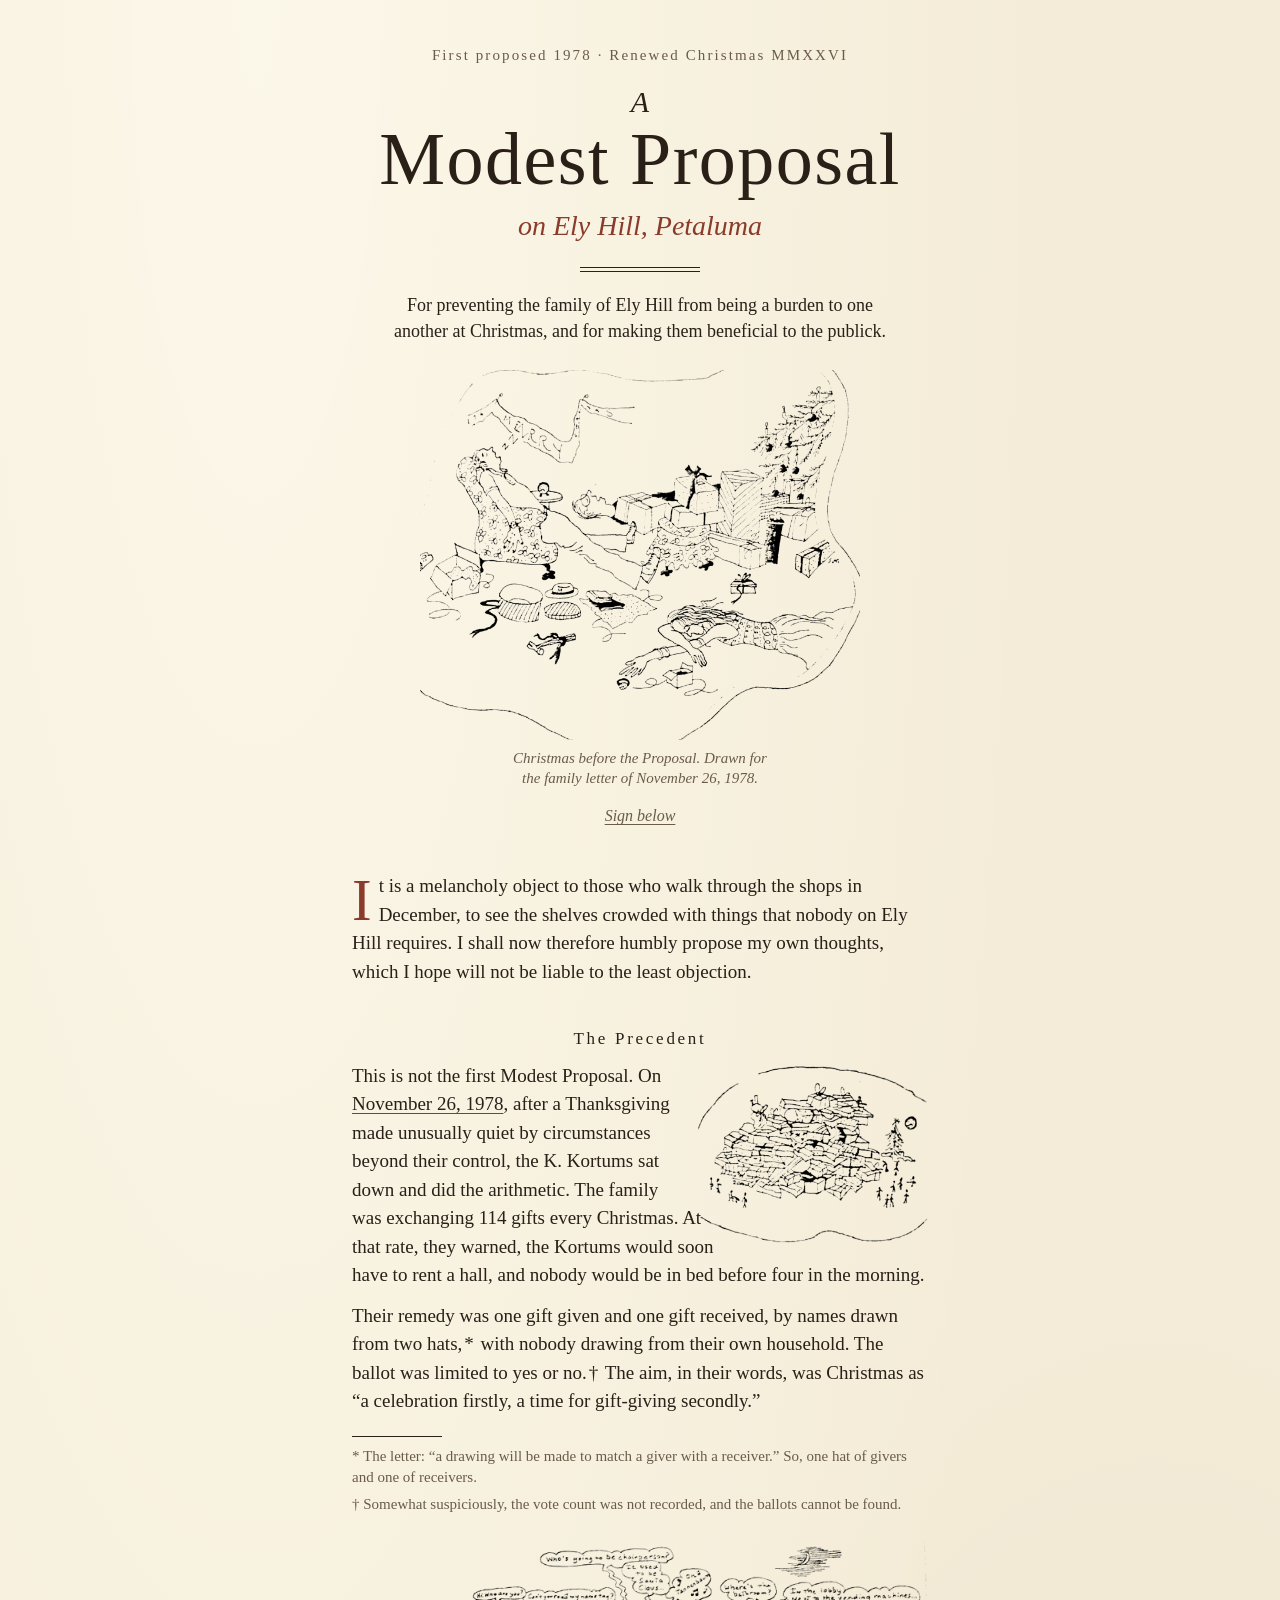
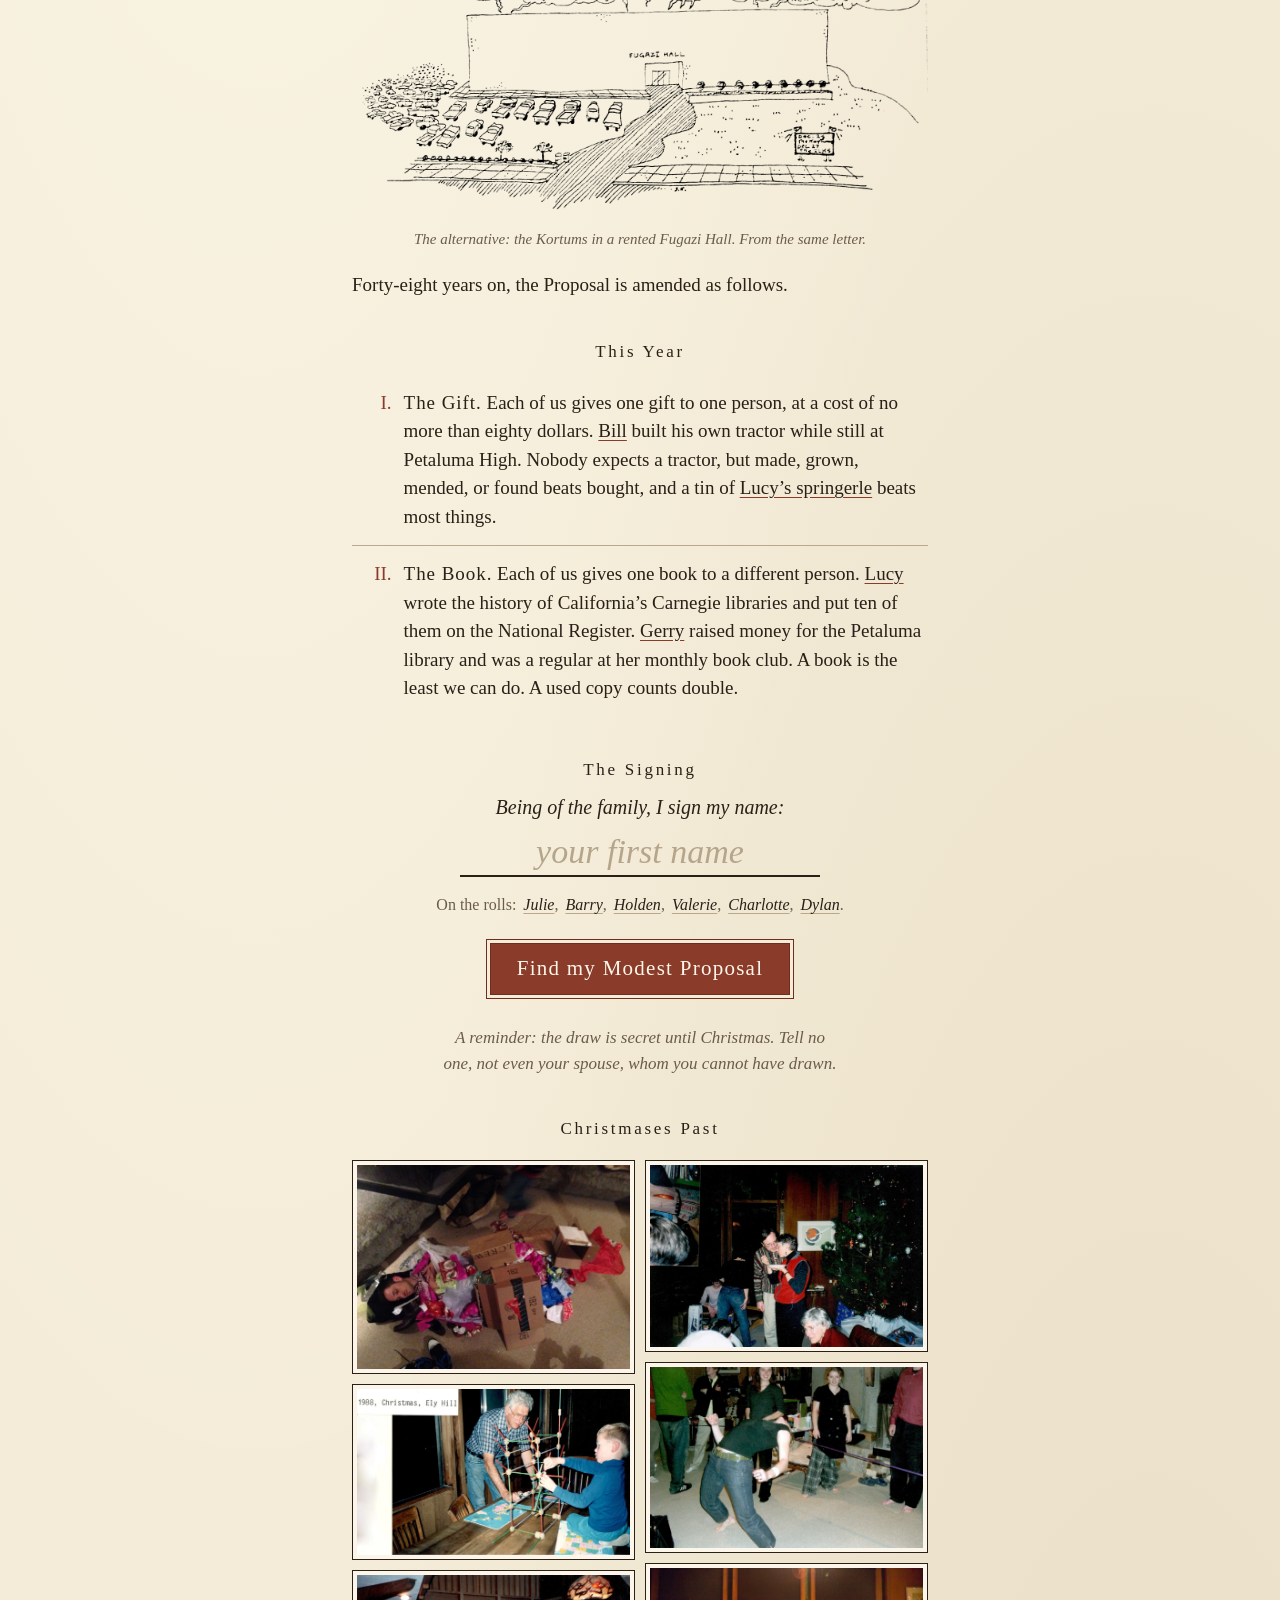
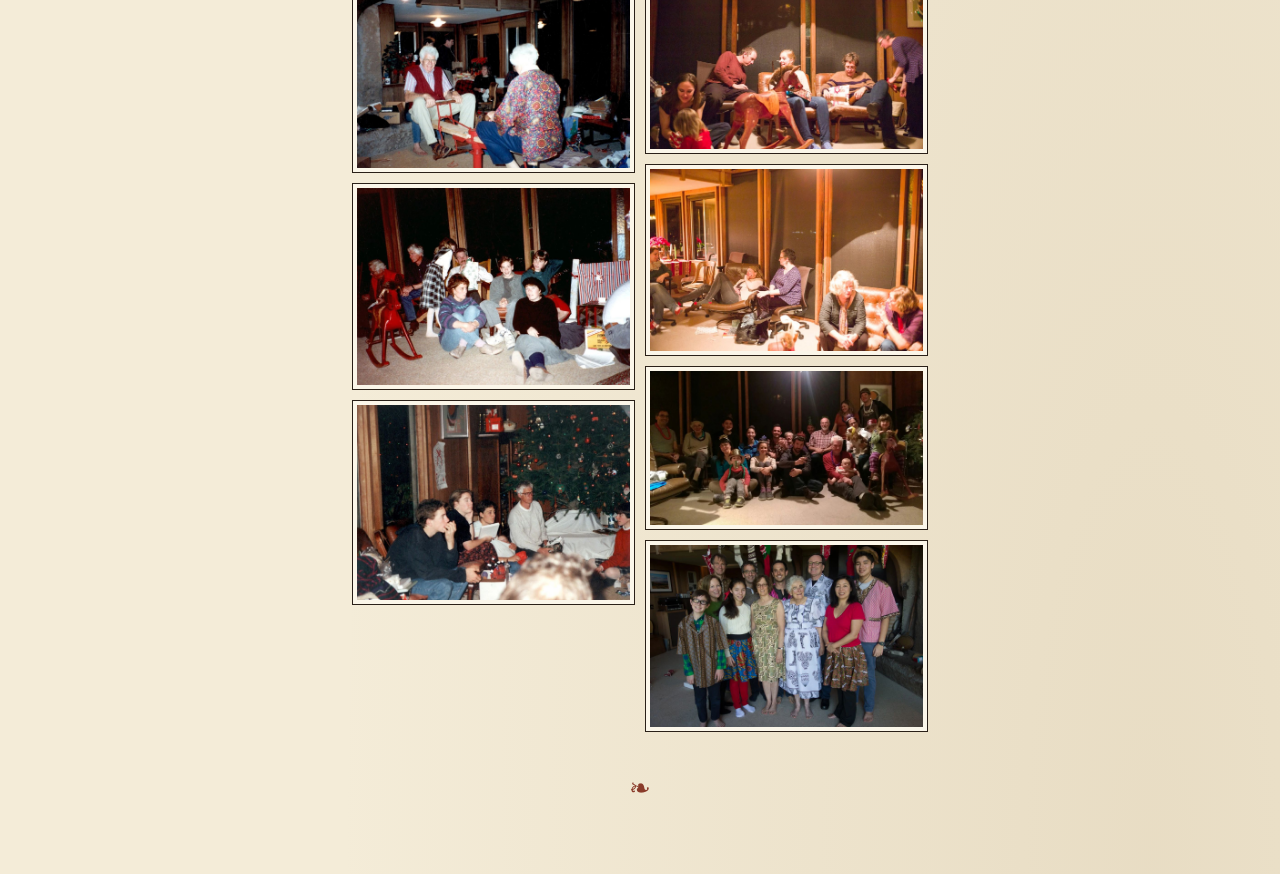
==== static/modest-proposal/index.html @ 3d4e0bca "Add the Modest Proposal family gift exchange page A standalone page at /modest-proposal/ for the fam" ====
<!DOCTYPE html>
<html lang="en">
<head>
<meta charset="UTF-8">
<meta name="viewport" content="width=device-width, initial-scale=1.0">
<meta name="robots" content="noindex, nofollow">
<meta name="color-scheme" content="light">
<title>Modest Proposal on Ely Hill, Petaluma</title>
<link rel="preconnect" href="https://fonts.googleapis.com">
<link rel="preconnect" href="https://fonts.gstatic.com" crossorigin>
<link href="https://fonts.googleapis.com/css2?family=IM+Fell+English:ital@0;1&family=IM+Fell+English+SC&family=Special+Elite&display=swap" rel="stylesheet">
<style>
  :root {
    --paper: #f4ecd8;
    --card: #fbf6e9;
    --slip: #fffdf6;
    --ink: #2a2018;
    --faded: #6b5c4a;
    --redwood: #8a3b2a;
    --redwood-dark: #6f2d1f;
    --rule: #b9a98a;
    --fell: 'IM Fell English', 'Hoefler Text', Baskerville, Georgia, 'Times New Roman', serif;
    --fell-sc: 'IM Fell English SC', 'Hoefler Text', Baskerville, Georgia, 'Times New Roman', serif;
    --typed: 'Special Elite', 'Courier New', Courier, monospace;
  }

  * { box-sizing: border-box; margin: 0; padding: 0; }

  body {
    font-family: var(--fell);
    color: var(--ink);
    background:
      radial-gradient(ellipse at 20% 0%, rgba(255, 252, 240, 0.7), transparent 55%),
      radial-gradient(ellipse at 90% 100%, rgba(170, 140, 90, 0.16), transparent 50%),
      var(--paper);
    min-height: 100vh;
    font-size: 19px;
    line-height: 1.5;
  }

  main {
    max-width: 620px;
    margin: 0 auto;
    padding: 44px 22px 72px;
  }

  img { max-width: 100%; }

  /* Title page */
  .title-page { text-align: center; }

  .imprint {
    font-family: var(--fell-sc);
    font-size: 15px;
    letter-spacing: 0.14em;
    color: var(--faded);
  }

  h1 {
    font-family: var(--fell-sc);
    font-weight: 400;
    font-size: clamp(42px, 12.5vw, 74px);
    line-height: 0.98;
    letter-spacing: 0.02em;
    margin: 4px 0 10px;
  }

  .article-a {
    display: block;
    font-family: var(--fell);
    font-style: italic;
    font-size: 30px;
    line-height: 1;
    letter-spacing: 0;
    margin: 20px 0 6px;
  }

  .place {
    font-style: italic;
    font-size: clamp(22px, 5.6vw, 28px);
    color: var(--redwood);
  }

  .rule {
    border: 0;
    height: 5px;
    border-top: 1px solid var(--ink);
    border-bottom: 1px solid var(--ink);
    width: 120px;
    margin: 20px auto;
  }

  .purpose {
    font-size: 18px;
    line-height: 1.45;
    max-width: 30em;
    margin: 0 auto;
    text-wrap: balance;
  }

  .to-sign {
    margin-top: 16px;
    text-align: center;
    font-style: italic;
    font-size: 16px;
  }
  .to-sign a { color: var(--faded); text-underline-offset: 3px; }
  .to-sign a:hover { color: var(--redwood); }

  /* Plates: the drawings from the 1978 letter, and the photographs */
  .plate { margin: 26px auto 0; text-align: center; }
  .plate img { display: block; width: 100%; height: auto; }
  .plate.drawing img { mix-blend-mode: multiply; }
  .plate.first { max-width: 440px; }
  .plate figcaption {
    font-style: italic;
    font-size: 15px;
    line-height: 1.35;
    color: var(--faded);
    margin-top: 8px;
    text-wrap: balance;
  }
  .plate.photo { margin-top: 30px; }
  .plate.photo img {
    border: 1px solid var(--ink);
    padding: 5px;
    background: var(--card);
  }

  /* The text */
  .text { margin-top: 44px; }
  .text h2, .signing h2, .hill h2 {
    font-family: var(--fell-sc);
    font-weight: 400;
    font-size: 17px;
    letter-spacing: 0.16em;
    text-align: center;
    margin: 40px 0 10px;
  }
  .lede::first-letter {
    font-size: 3.1em;
    float: left;
    line-height: 0.82;
    padding: 5px 7px 0 0;
    color: var(--redwood);
  }
  .text p + p { margin-top: 12px; }

  .fn-mark { color: var(--redwood); text-decoration: none; padding: 0 2px; }
  .text p.footnote {
    clear: both;
    margin-top: 20px;
    padding-top: 10px;
    font-size: 15px;
    line-height: 1.4;
    color: var(--faded);
    background: linear-gradient(var(--ink), var(--ink)) left top / 90px 1px no-repeat;
    scroll-margin-top: 20px;
  }
  .footnote a { color: var(--redwood); text-decoration: none; }
  .text p.footnote + p.footnote { margin-top: 6px; padding-top: 0; background: none; }

  .gifts {
    float: right;
    width: 44%;
    max-width: 230px;
    height: auto;
    margin: 4px 0 6px 14px;
    mix-blend-mode: multiply;
    shape-outside: ellipse(50% 50%);
  }

  .text ol { list-style: none; counter-reset: art; }
  .text li {
    counter-increment: art;
    display: grid;
    grid-template-columns: 2.4em 1fr;
    gap: 6px;
    padding: 14px 0;
    border-bottom: 1px solid var(--rule);
  }
  .text li:last-child { border-bottom: 0; }
  .text li::before {
    content: counter(art, upper-roman) ".";
    font-family: var(--fell-sc);
    color: var(--redwood);
    text-align: right;
    padding-right: 6px;
  }
  .text strong {
    font-family: var(--fell-sc);
    font-weight: 400;
    letter-spacing: 0.05em;
  }

  /* The signing, at the foot of the document */
  .signing { margin-top: 20px; scroll-margin-top: 20px; }
  form { text-align: center; }

  label {
    display: block;
    font-style: italic;
    font-size: 20px;
  }

  input[type="text"] {
    font-family: var(--fell);
    font-style: italic;
    font-size: 34px;
    line-height: 1.2;
    color: var(--ink);
    text-align: center;
    width: 100%;
    max-width: 360px;
    padding: 8px 4px 2px;
    margin-top: 2px;
    background: transparent;
    border: 0;
    border-bottom: 2px solid var(--ink);
    border-radius: 0;
    outline: none;
  }
  input[type="text"]::placeholder { color: #b5a58b; opacity: 1; }
  input[type="text"]:focus-visible { border-bottom-color: var(--redwood); box-shadow: 0 2px 0 var(--redwood); }

  .roll {
    margin-top: 12px;
    font-size: 16px;
    color: var(--faded);
  }
  .roll button {
    font: inherit;
    font-style: italic;
    color: var(--ink);
    background: none;
    border: 0;
    padding: 4px 0;
    margin-left: 3px;
    cursor: pointer;
    text-decoration: underline;
    text-decoration-color: var(--rule);
    text-underline-offset: 3px;
  }
  .roll button:hover { color: var(--redwood); text-decoration-color: var(--redwood); }

  .seal-button {
    font-family: var(--fell-sc);
    font-size: 21px;
    letter-spacing: 0.06em;
    color: var(--card);
    background: var(--redwood);
    border: 1px solid var(--redwood-dark);
    padding: 12px 26px 13px;
    margin-top: 22px;
    cursor: pointer;
    box-shadow: 0 0 0 3px var(--paper), 0 0 0 4px var(--redwood-dark);
    transition: background 0.15s, transform 0.1s;
  }
  .seal-button:hover { background: var(--redwood-dark); }
  .seal-button:active { transform: translateY(1px); }
  .seal-button:disabled { opacity: 0.6; cursor: default; }

  button:focus-visible { outline: 2px solid var(--ink); outline-offset: 3px; }

  .notice {
    margin: 22px auto 0;
    max-width: 26em;
    font-style: italic;
    color: var(--redwood-dark);
  }
  .notice button {
    display: inline-block;
    margin-top: 8px;
    font: inherit;
    font-size: 16px;
    color: var(--ink);
    background: none;
    border: 0;
    cursor: pointer;
    text-decoration: underline;
    text-underline-offset: 3px;
  }

  /* The draw: two slips of paper */
  .proposal {
    margin: 34px auto 0;
    max-width: 470px;
    text-align: center;
  }
  .proposal .eyes {
    font-family: var(--fell-sc);
    font-size: 15px;
    letter-spacing: 0.12em;
    color: var(--faded);
  }
  .proposal h3 {
    font-weight: 400;
    font-style: italic;
    font-size: 28px;
    line-height: 1.15;
    margin: 6px 0 20px;
  }
  .proposal h3:focus { outline: none; }

  .slip {
    background: var(--slip);
    border: 1px solid #d9cfb8;
    padding: 15px 16px 11px;
    margin-top: 16px;
    font-family: var(--typed);
    color: #26221d;
    box-shadow: 0 12px 20px -14px rgba(60, 40, 15, 0.7);
    animation: drop 0.5s ease-out both;
  }
  .slip.gift { margin-right: 9%; transform: rotate(-1.3deg); }
  .slip.book { margin-left: 9%; transform: rotate(1.1deg); animation-delay: 0.35s; }
  @keyframes drop {
    from { opacity: 0; transform: translateY(-18px); }
  }

  .slip .hat {
    display: block;
    font-size: 13px;
    letter-spacing: 0.16em;
    text-transform: uppercase;
    color: var(--faded);
  }
  .slip .slip-name {
    display: block;
    font-size: clamp(34px, 10vw, 44px);
    line-height: 1.2;
    margin-top: 4px;
  }
  .slip .slip-note { display: block; font-size: 14px; color: var(--faded); }

  .reminder {
    margin: 30px auto 0;
    max-width: 26em;
    text-align: center;
    font-style: italic;
    font-size: 17px;
    color: var(--faded);
    text-wrap: balance;
  }

  .reseal {
    font: inherit;
    font-size: 16px;
    font-style: italic;
    color: var(--faded);
    background: none;
    border: 0;
    margin-top: 24px;
    cursor: pointer;
    text-decoration: underline;
    text-underline-offset: 3px;
  }
  .reseal:hover { color: var(--ink); }

  /* The family photographs */
  .hill { margin-top: 20px; }
  .text a, .hill a, .plate figcaption a {
    color: inherit;
    text-decoration-color: var(--redwood);
    text-underline-offset: 3px;
  }
  .text a:hover, .hill a:hover { color: var(--redwood); }

  .plate.photo.foretold { clear: both; max-width: 420px; margin: 22px auto 20px; }

  .album { columns: 2; column-gap: 10px; margin-top: 18px; }
  .album figure { break-inside: avoid; margin: 0 0 10px; }
  .album img {
    display: block;
    width: 100%;
    height: auto;
    border: 1px solid var(--ink);
    padding: 4px;
    background: var(--card);
  }

  .ornament {
    text-align: center;
    font-family: Georgia, 'Times New Roman', serif;
    font-size: 26px;
    line-height: 1;
    color: var(--redwood);
    margin-top: 44px;
  }

  [hidden] { display: none !important; }

  @media (max-width: 420px) {
    body { font-size: 18px; }
    main { padding: 30px 16px 56px; }
    input[type="text"] { font-size: 30px; }
    .plate.first { max-width: 320px; }
  }

  @media (prefers-reduced-motion: no-preference) {
    html { scroll-behavior: smooth; }
  }
  @media (prefers-reduced-motion: reduce) {
    .slip { animation: none; }
  }
</style>
</head>
<body>
<main>

  <header class="title-page">
    <p class="imprint">First proposed 1978 &middot; Renewed Christmas MMXXVI</p>
    <h1><span class="article-a">A</span> Modest Proposal</h1>
    <p class="place">on Ely Hill, Petaluma</p>
    <hr class="rule">
    <p class="purpose">For preventing the family of Ely Hill from being a burden to one another at Christmas, and for making them beneficial to the publick.</p>
  </header>

  <figure class="plate drawing first">
    <img src="img/christmas-1978.png" width="1496" height="1256" alt="A pen drawing from 1978: three people collapsed asleep among heaps of opened Christmas presents, under a sagging Merry Christmas banner.">
    <figcaption>Christmas before the Proposal. Drawn for the family letter of November 26, 1978.</figcaption>
  </figure>

  <p class="to-sign"><a href="#signing">Sign below</a></p>

  <section class="text">
    <p class="lede">It is a melancholy object to those who walk through the shops in December, to see the shelves crowded with things that nobody on Ely Hill requires. I shall now therefore humbly propose my own thoughts, which I hope will not be liable to the least objection.</p>

    <h2>The Precedent</h2>
    <img class="gifts" src="img/gifts-1978.png" width="712" height="548" alt="A pen drawing from 1978: a mountain of wrapped presents, taller than the Christmas tree beside it, with tiny figures at its foot.">
    <p>This is not the first Modest Proposal. On <a href="https://www.elyhill.family/modest-proposal">November 26, 1978</a>, after a Thanksgiving made unusually quiet by circumstances beyond their control, the K. Kortums sat down and did the arithmetic. The family was exchanging 114 gifts every Christmas. At that rate, they warned, the Kortums would soon have to rent a hall, and nobody would be in bed before four in the morning.</p>
    <p>Their remedy was one gift given and one gift received, by names drawn from two hats,<a class="fn-mark" id="fn-hats-back" href="#fn-hats" aria-label="Footnote on the two hats">*</a> with nobody drawing from their own household. The ballot was limited to yes or no.<a class="fn-mark" id="fn-vote-back" href="#fn-vote" aria-label="Footnote on the vote">&dagger;</a> The aim, in their words, was Christmas as &ldquo;a celebration firstly, a time for gift-giving secondly.&rdquo;</p>
    <p class="footnote" id="fn-hats"><a href="#fn-hats-back" aria-label="Back to the text">*</a> The letter: &ldquo;a drawing will be made to match a giver with a receiver.&rdquo; So, one hat of givers and one of receivers.</p>
    <p class="footnote" id="fn-vote"><a href="#fn-vote-back" aria-label="Back to the text">&dagger;</a> Somewhat suspiciously, the vote count was not recorded, and the ballots cannot be found.</p>

    <figure class="plate drawing">
      <img src="img/fugazi-hall-1978.png" width="1448" height="704" alt="A pen drawing from 1978: a huge windowless building labelled Fugazi Hall with a full parking lot. Speech bubbles rise from inside: Who's going to be chairperson? Where's the bathroom? In the lobby, next to the vending machines.">
      <figcaption>The alternative: the Kortums in a rented Fugazi Hall. From the same letter.</figcaption>
    </figure>

    <p style="margin-top: 22px">Forty-eight years on, the Proposal is amended as follows.</p>

    <h2>This Year</h2>
    <ol>
      <li><span><strong>The Gift.</strong> Each of us gives one gift to one person, at a cost of no more than eighty dollars. <a href="https://www.pressdemocrat.com/article/news/sonoma-county-environmentalist-bill-kortum-dies-at-87/">Bill</a> built his own tractor while still at Petaluma High. Nobody expects a tractor, but made, grown, mended, or found beats bought, and a tin of <a href="https://www.elyhill.family/recipes-blog/2020/12/9/lucys-springerle">Lucy&rsquo;s springerle</a> beats most things.</span></li>
      <li><span><strong>The Book.</strong> Each of us gives one book to a different person. <a href="https://www.pressdemocrat.com/obituaries/lucy-kortum-petaluma-ca/">Lucy</a> wrote the history of California&rsquo;s Carnegie libraries and put ten of them on the National Register. <a href="https://www.petalumanews.com/obituaries/geraldine-groves-petaluma-ca/">Gerry</a> raised money for the Petaluma library and was a regular at her monthly book club. A book is the least we can do. A used copy counts double.</span></li>
    </ol>
  </section>

  <section class="signing" id="signing">
    <h2>The Signing</h2>
    <form id="sign" autocomplete="off" novalidate>
      <label for="name">Being of the family, I sign my name:</label>
      <input type="text" id="name" name="name" placeholder="your first name" autocapitalize="words" autocorrect="off" spellcheck="false" enterkeyhint="go" aria-describedby="notice">
      <p class="roll">
        On the rolls:
        <span id="roll"></span>
      </p>
      <button type="submit" class="seal-button" id="find">Find my Modest Proposal</button>
      <div class="notice" id="notice" role="status" aria-live="polite"></div>
    </form>

    <div class="proposal" id="proposal" hidden aria-live="polite">
      <p class="eyes">For the eyes of <span id="who-eyes"></span> only</p>
      <h3 id="proposal-heading" tabindex="-1">You have drawn</h3>
      <div class="slip gift">
        <span class="hat">One gift, $80 at most, for</span>
        <span class="slip-name" id="gift-name"></span>
      </div>
      <div class="slip book">
        <span class="hat">One book, for</span>
        <span class="slip-name" id="book-name"></span>
      </div>
      <button type="button" class="reseal" id="reseal">Fold them up and say nothing</button>
    </div>
    <p class="reminder">A reminder: the draw is secret until Christmas. Tell no one, not even your spouse, whom you cannot have drawn.</p>
  </section>

  <section class="hill">
    <h2>Christmases Past</h2>
    <div class="album">
      <figure><img src="img/xmas-asleep.jpg" width="1200" height="900" loading="lazy" alt="Someone fast asleep on the carpet, half buried in torn wrapping paper and empty boxes."></figure>
      <figure><img src="img/xmas-1988.jpg" width="1200" height="726" loading="lazy" alt="A scrapbook photo labelled 1988, Christmas, Ely Hill: a grey-haired man and a small boy building a tall Tinkertoy tower on the dining table."></figure>
      <figure><img src="img/xmas-seesaw.jpg" width="1200" height="852" loading="lazy" alt="A white-haired man grinning on a small indoor seesaw across from a woman in a paisley shirt, with wrapping paper and boxes around them."></figure>
      <figure><img src="img/xmas-floor.jpg" width="1200" height="862" loading="lazy" alt="Family sitting on the living-room floor and in chairs beside a red rocking horse and a very large wrapped present."></figure>
      <figure><img src="img/xmas-tree.jpg" width="1200" height="859" loading="lazy" alt="Five people sitting beside a decorated Christmas tree, all looking the same way, one holding an open book."></figure>
      <figure><img src="img/xmas-taste.jpg" width="1200" height="803" loading="lazy" alt="Two people sharing a taste from one bowl beside the Christmas tree, a print of a persimmon on the wall behind them."></figure>
      <figure><img src="img/xmas-limbo.jpg" width="1200" height="793" loading="lazy" alt="Someone bending backwards under a limbo ribbon in the living room while barefoot relatives look on."></figure>
      <figure><img src="img/xmas-horse.jpg" width="1200" height="798" loading="lazy" alt="People opening presents in leather chairs behind a worn wooden rocking horse."></figure>
      <figure><img src="img/xmas-chairs.jpg" width="1200" height="798" loading="lazy" alt="Relatives talking and lounging in recliners along the window wall, poinsettias on the table behind."></figure>
      <figure><img src="img/xmas-hats.jpg" width="1200" height="679" loading="lazy" alt="A big family group on the living-room floor in party hats and beads, with a baby, a dog and the rocking horse."></figure>
      <figure><img src="img/xmas-stockings.jpg" width="1200" height="800" loading="lazy" alt="A family group standing under a row of hanging Christmas stockings, several in bright printed shirts and dresses."></figure>
    </div>
  </section>

  <p class="ornament" aria-hidden="true">&#10087;&#xFE0E;</p>

</main>

<script src="draw.js"></script>
<script>
(function () {
  'use strict';

  // PEOPLE and SALT must match scripts/modest-proposal-draw.ps1.
  var PEOPLE = ['Julie', 'Barry', 'Holden', 'Valerie', 'Charlotte', 'Dylan'];
  var ALIASES = { val: 'Valerie', dyl: 'Dylan', char: 'Charlotte', jules: 'Julie' };
  var SALT = 'ely-hill-2026';
  var LOCK = 'modest-proposal-2026';

  var form = document.getElementById('sign');
  var input = document.getElementById('name');
  var notice = document.getElementById('notice');
  var findButton = document.getElementById('find');
  var proposal = document.getElementById('proposal');
  var calm = window.matchMedia('(prefers-reduced-motion: reduce)').matches;

  // The roll of names: tap one to sign with it.
  var roll = document.getElementById('roll');
  PEOPLE.forEach(function (p, i) {
    var b = document.createElement('button');
    b.type = 'button';
    b.textContent = p;
    b.addEventListener('click', function () {
      input.value = p;
      input.focus();
    });
    roll.appendChild(b);
    roll.appendChild(document.createTextNode(i < PEOPLE.length - 1 ? ', ' : '.'));
  });

  function whoIs(text) {
    var first = (text || '').toLowerCase().replace(/[^a-z\s]/g, ' ').trim().split(/\s+/)[0] || '';
    if (ALIASES[first]) return ALIASES[first];
    for (var i = 0; i < PEOPLE.length; i++) {
      if (PEOPLE[i].toLowerCase() === first) return PEOPLE[i];
    }
    return null;
  }

  function sha(text) {
    return crypto.subtle.digest('SHA-256', new TextEncoder().encode(text)).then(function (buf) {
      return new Uint8Array(buf);
    });
  }

  function hex(bytes) {
    return Array.prototype.map.call(bytes, function (x) {
      return ('0' + x.toString(16)).slice(-2);
    }).join('');
  }

  // The draw is stored scrambled, one entry per person, so that reading the
  // page source does not give the game away.
  function lookUp(name) {
    return Promise.all([sha(SALT + '|who|' + name), sha(SALT + '|pad|' + name)]).then(function (r) {
      var sealed = (window.MP_DRAW || {})[hex(r[0].slice(0, 8))];
      if (!sealed) return null;
      var b = [0, 1, 2].map(function (i) {
        return parseInt(sealed.substr(i * 2, 2), 16) ^ r[1][i];
      });
      if (b[2] !== ((b[0] * 31 + b[1] * 17 + 99) & 255)) return null;
      if (!PEOPLE[b[0]] || !PEOPLE[b[1]]) return null;
      return { book: PEOPLE[b[0]], gift: PEOPLE[b[1]] };
    });
  }

  function getLock() {
    try { return localStorage.getItem(LOCK); } catch (e) { return null; }
  }
  function setLock(name) {
    try {
      if (name) localStorage.setItem(LOCK, name);
      else localStorage.removeItem(LOCK);
    } catch (e) { /* private browsing: no lock, no harm */ }
  }

  function say(text, action) {
    notice.textContent = text || '';
    if (action) {
      notice.appendChild(document.createElement('br'));
      var b = document.createElement('button');
      b.type = 'button';
      b.textContent = action.label;
      b.addEventListener('click', action.run);
      notice.appendChild(b);
    }
  }

  function show(name, draw) {
    document.getElementById('who-eyes').textContent = name;
    document.getElementById('book-name').textContent = draw.book;
    document.getElementById('gift-name').textContent = draw.gift;
    proposal.hidden = false;
    document.getElementById('proposal-heading').focus({ preventScroll: true });
    proposal.scrollIntoView({ behavior: calm ? 'auto' : 'smooth', block: 'center' });
  }

  function fold() {
    proposal.hidden = true;
    input.value = '';
    say('');
    findButton.disabled = false;
  }

  form.addEventListener('submit', function (event) {
    event.preventDefault();
    proposal.hidden = true;

    var name = whoIs(input.value);
    if (!input.value.trim()) {
      say('The Proposal cannot be delivered unsigned.');
      input.focus();
      return;
    }
    if (!name) {
      say('No such person is entered on the rolls of Ely Hill. Try your first name.');
      input.focus();
      return;
    }

    var holder = getLock();
    if (holder && holder !== name) {
      say('This device has already drawn for ' + holder + '. One draw apiece, and no peeking.', {
        label: holder + ' is finished. Hand the device along.',
        run: function () {
          setLock(null);
          say('Handed along. Sign again.');
          input.focus();
        }
      });
      return;
    }

    if (!window.crypto || !crypto.subtle) {
      say('This browser cannot open the draw. Try the page over https, or on a newer phone.');
      return;
    }

    say('');
    findButton.disabled = true;
    lookUp(name).then(function (draw) {
      findButton.disabled = false;
      if (!draw) {
        say('The draw has not been made yet. Ask Dylan.');
        return;
      }
      setLock(name);
      show(name, draw);
    }).catch(function () {
      findButton.disabled = false;
      say('Something went wrong. Try once more.');
    });
  });

  document.getElementById('reseal').addEventListener('click', function () {
    fold();
    form.scrollIntoView({ behavior: calm ? 'auto' : 'smooth', block: 'center' });
  });
})();
</script>
</body>
</html>
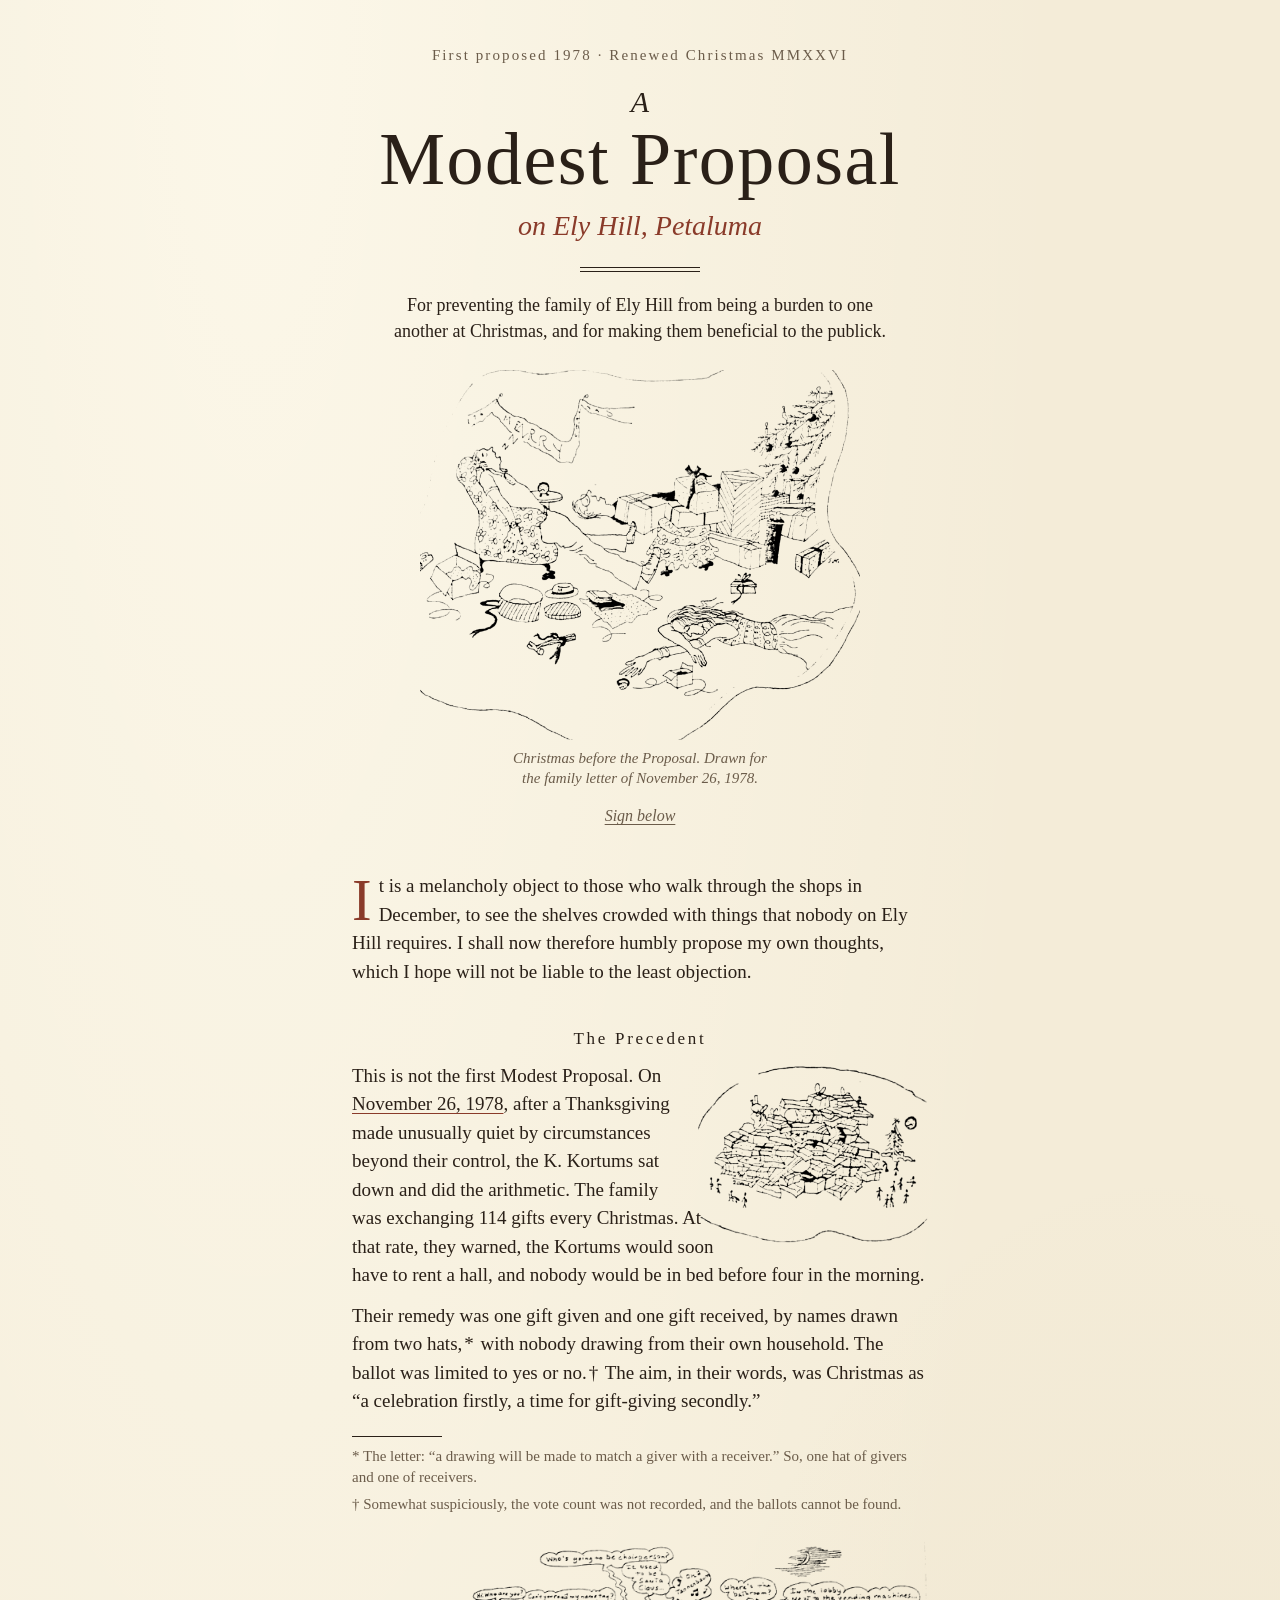
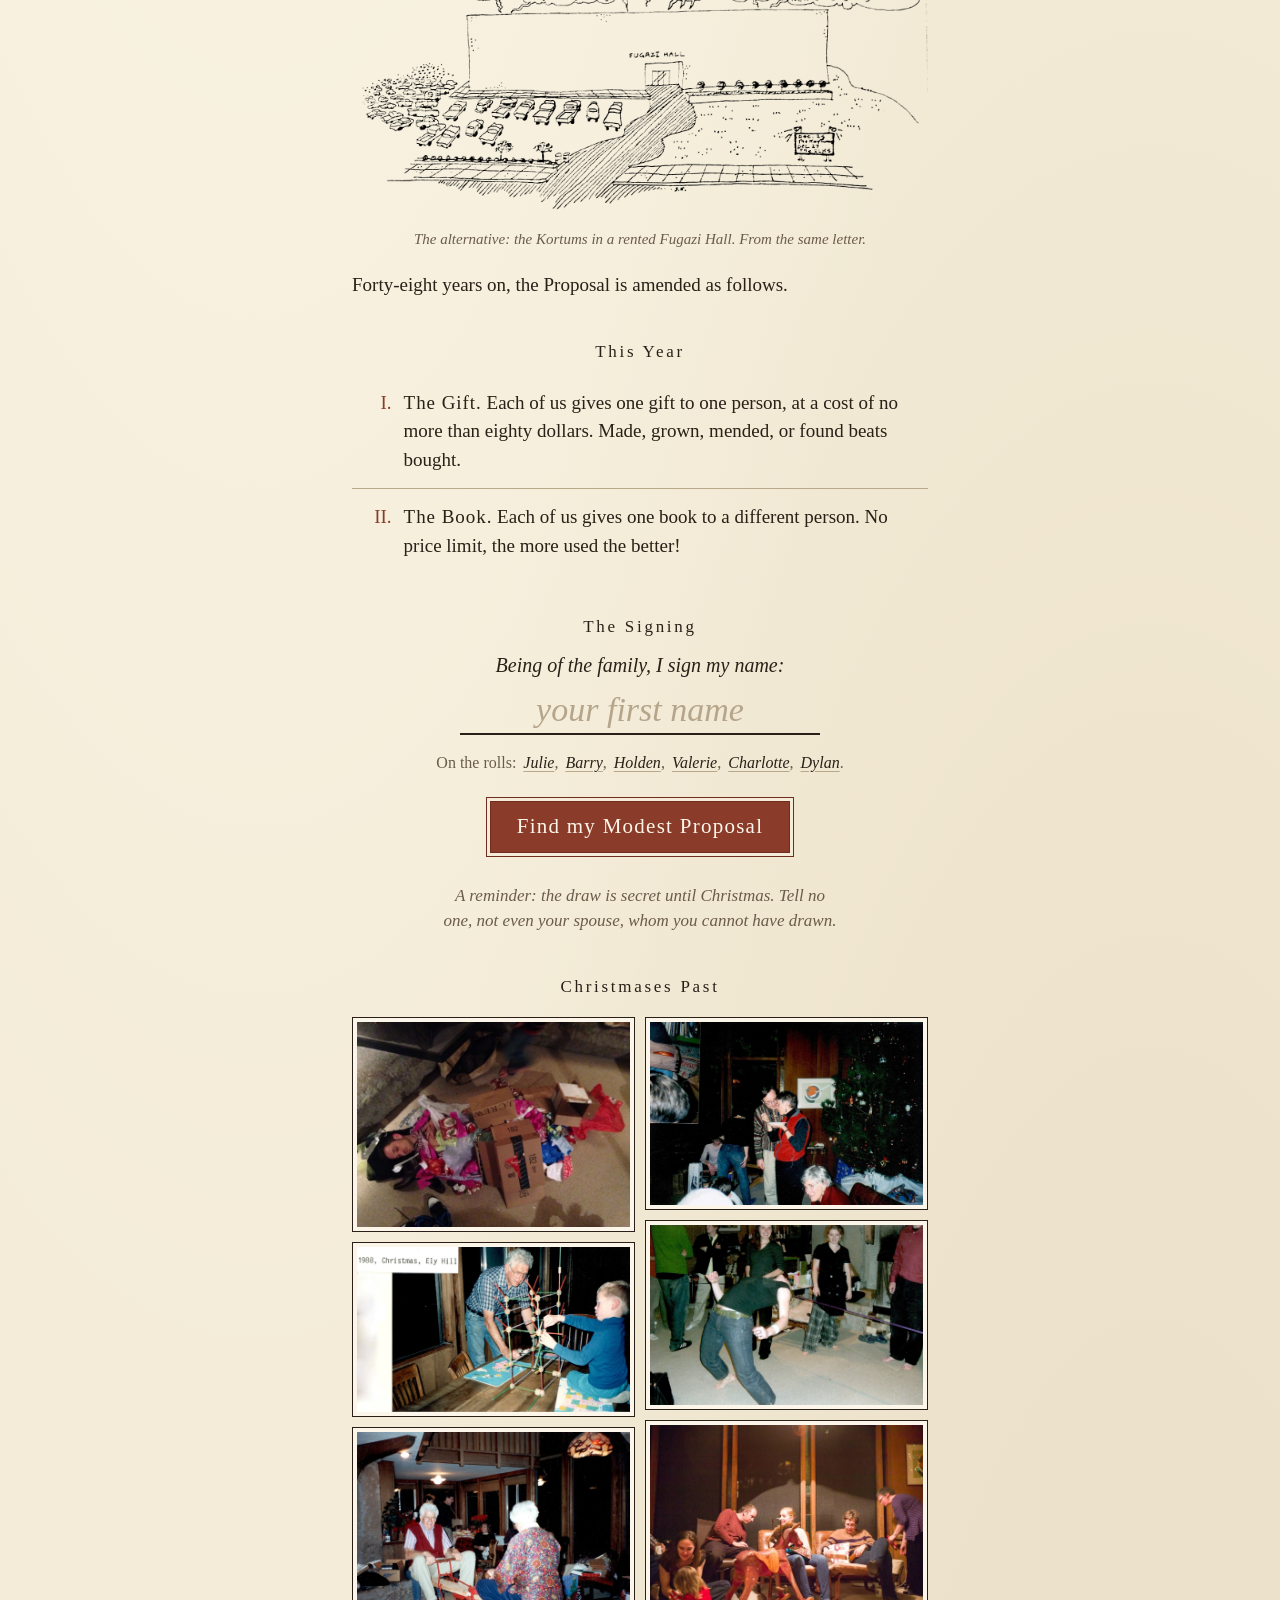
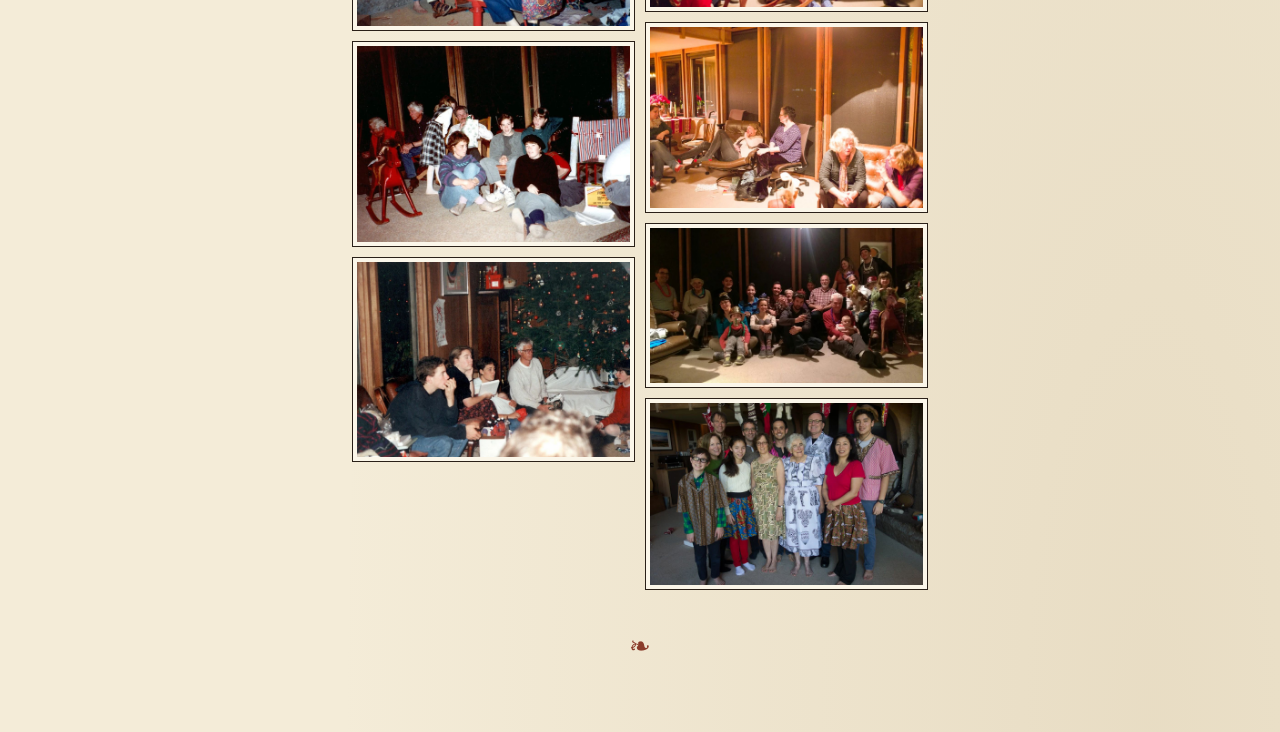
==== commit f9109951: "Modest Proposal: simplify the gift and book rules Drop the family asides from the two rules. The boo" ====
--- a/static/modest-proposal/index.html
+++ b/static/modest-proposal/index.html
@@ -442,8 +442,8 @@
 
     <h2>This Year</h2>
     <ol>
-      <li><span><strong>The Gift.</strong> Each of us gives one gift to one person, at a cost of no more than eighty dollars. <a href="https://www.pressdemocrat.com/article/news/sonoma-county-environmentalist-bill-kortum-dies-at-87/">Bill</a> built his own tractor while still at Petaluma High. Nobody expects a tractor, but made, grown, mended, or found beats bought, and a tin of <a href="https://www.elyhill.family/recipes-blog/2020/12/9/lucys-springerle">Lucy&rsquo;s springerle</a> beats most things.</span></li>
-      <li><span><strong>The Book.</strong> Each of us gives one book to a different person. <a href="https://www.pressdemocrat.com/obituaries/lucy-kortum-petaluma-ca/">Lucy</a> wrote the history of California&rsquo;s Carnegie libraries and put ten of them on the National Register. <a href="https://www.petalumanews.com/obituaries/geraldine-groves-petaluma-ca/">Gerry</a> raised money for the Petaluma library and was a regular at her monthly book club. A book is the least we can do. A used copy counts double.</span></li>
+      <li><span><strong>The Gift.</strong> Each of us gives one gift to one person, at a cost of no more than eighty dollars. Made, grown, mended, or found beats bought.</span></li>
+      <li><span><strong>The Book.</strong> Each of us gives one book to a different person. No price limit, the more used the better!</span></li>
     </ol>
   </section>
 
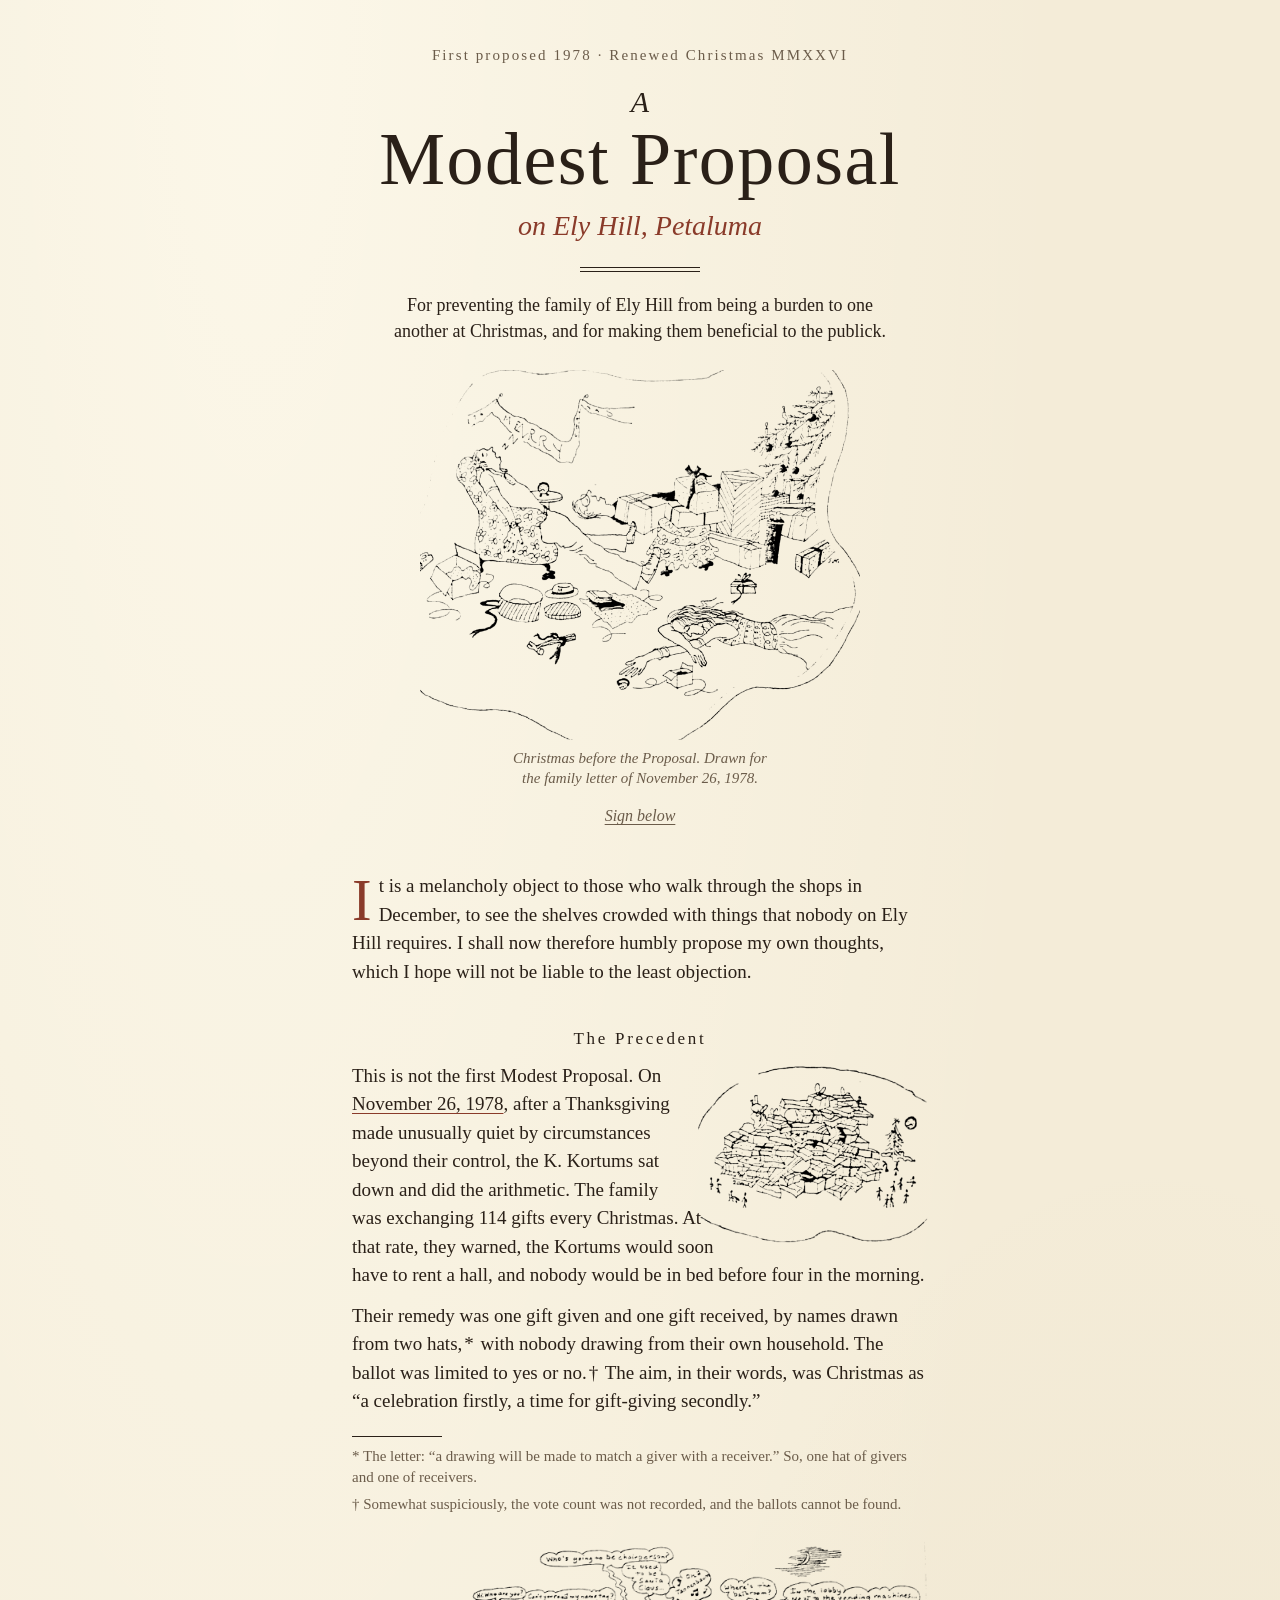
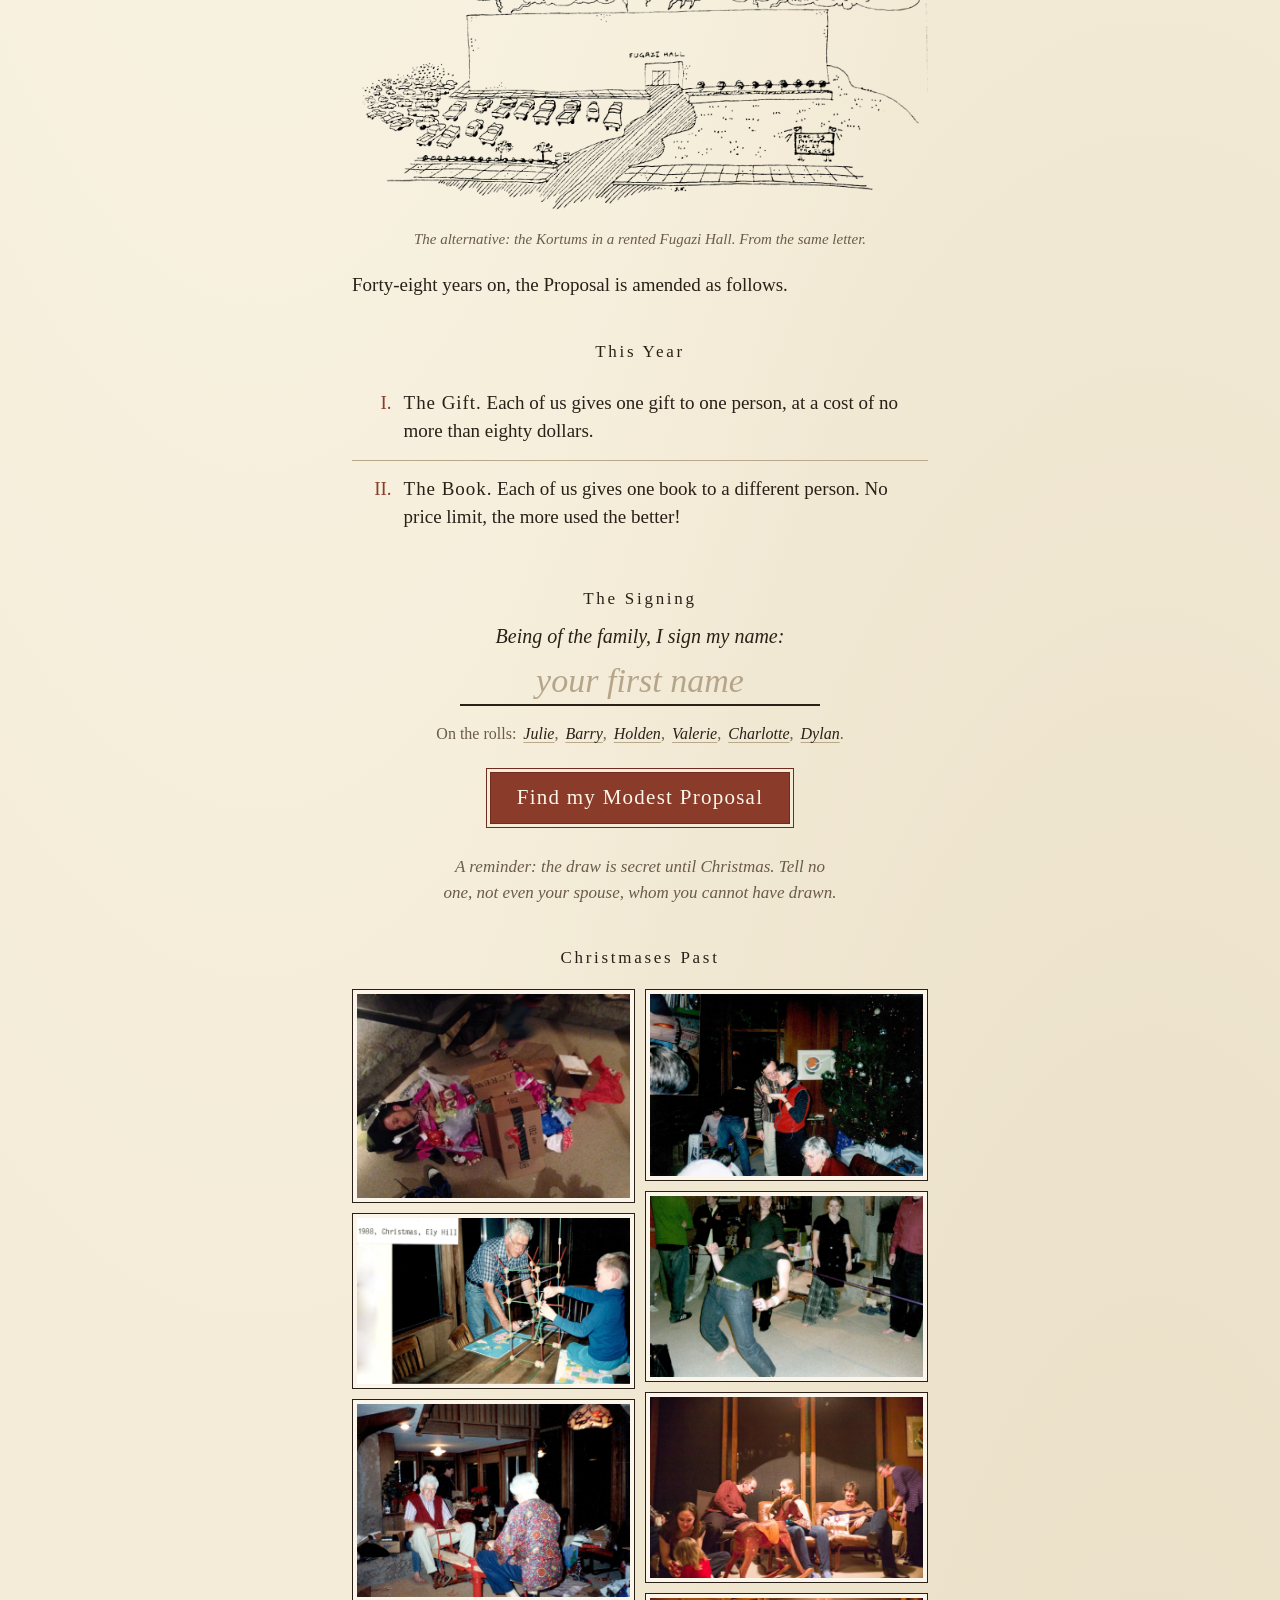
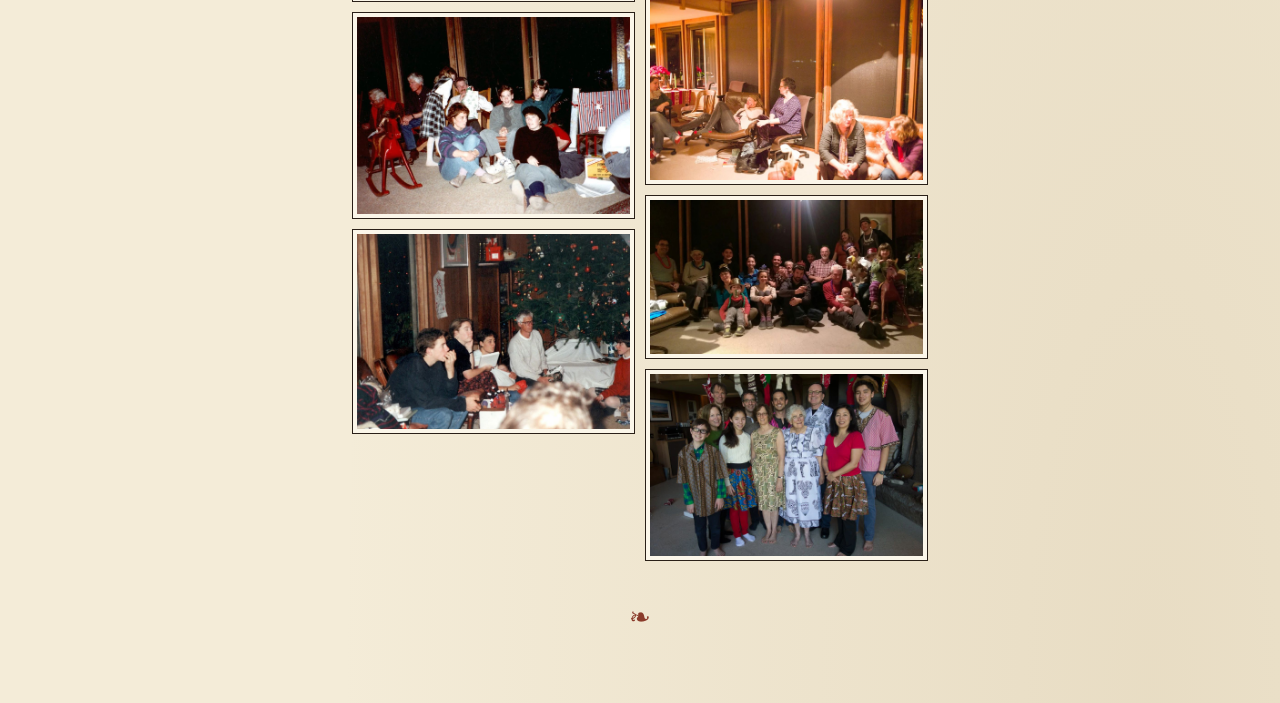
==== commit 29cc0558: "Modest Proposal: drop the made-grown-mended line from the gift rule Co-Authored-By: Claude Fable 5.2" ====
--- a/static/modest-proposal/index.html
+++ b/static/modest-proposal/index.html
@@ -442,7 +442,7 @@
 
     <h2>This Year</h2>
     <ol>
-      <li><span><strong>The Gift.</strong> Each of us gives one gift to one person, at a cost of no more than eighty dollars. Made, grown, mended, or found beats bought.</span></li>
+      <li><span><strong>The Gift.</strong> Each of us gives one gift to one person, at a cost of no more than eighty dollars.</span></li>
       <li><span><strong>The Book.</strong> Each of us gives one book to a different person. No price limit, the more used the better!</span></li>
     </ol>
   </section>
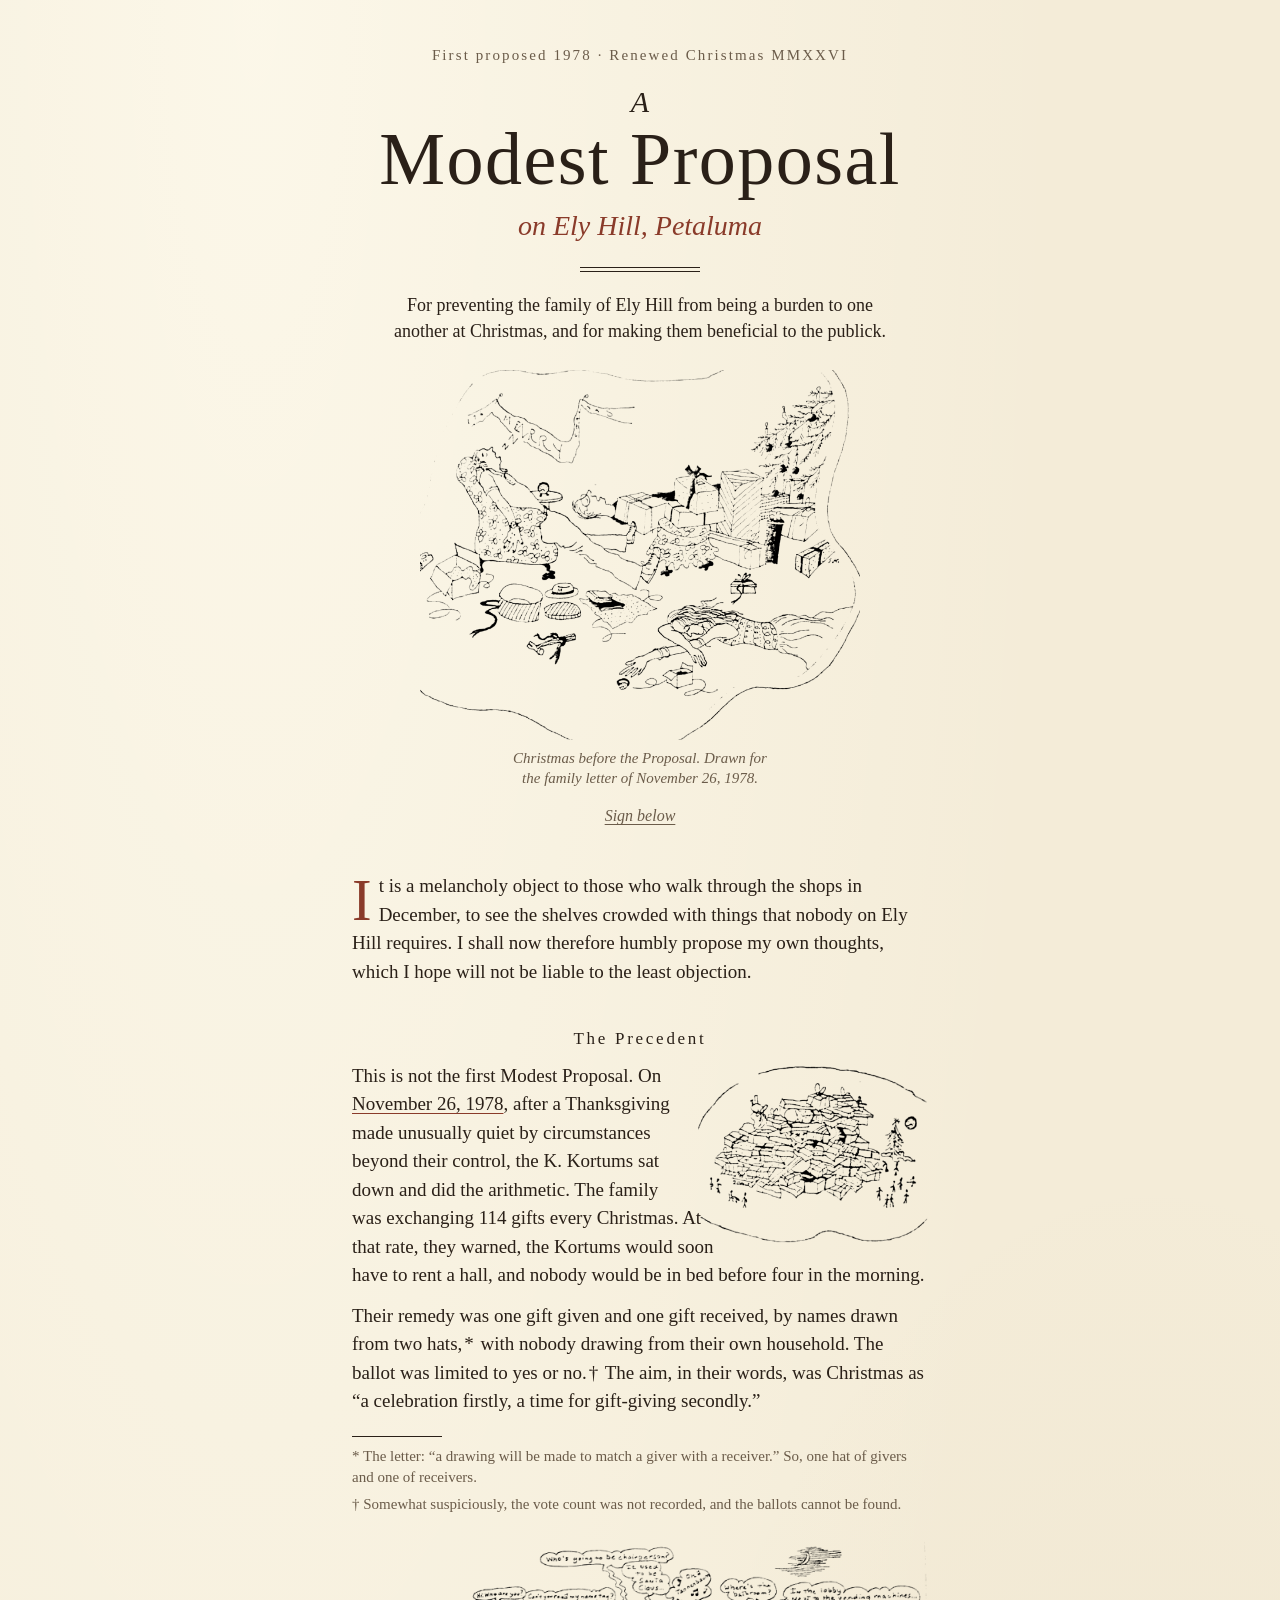
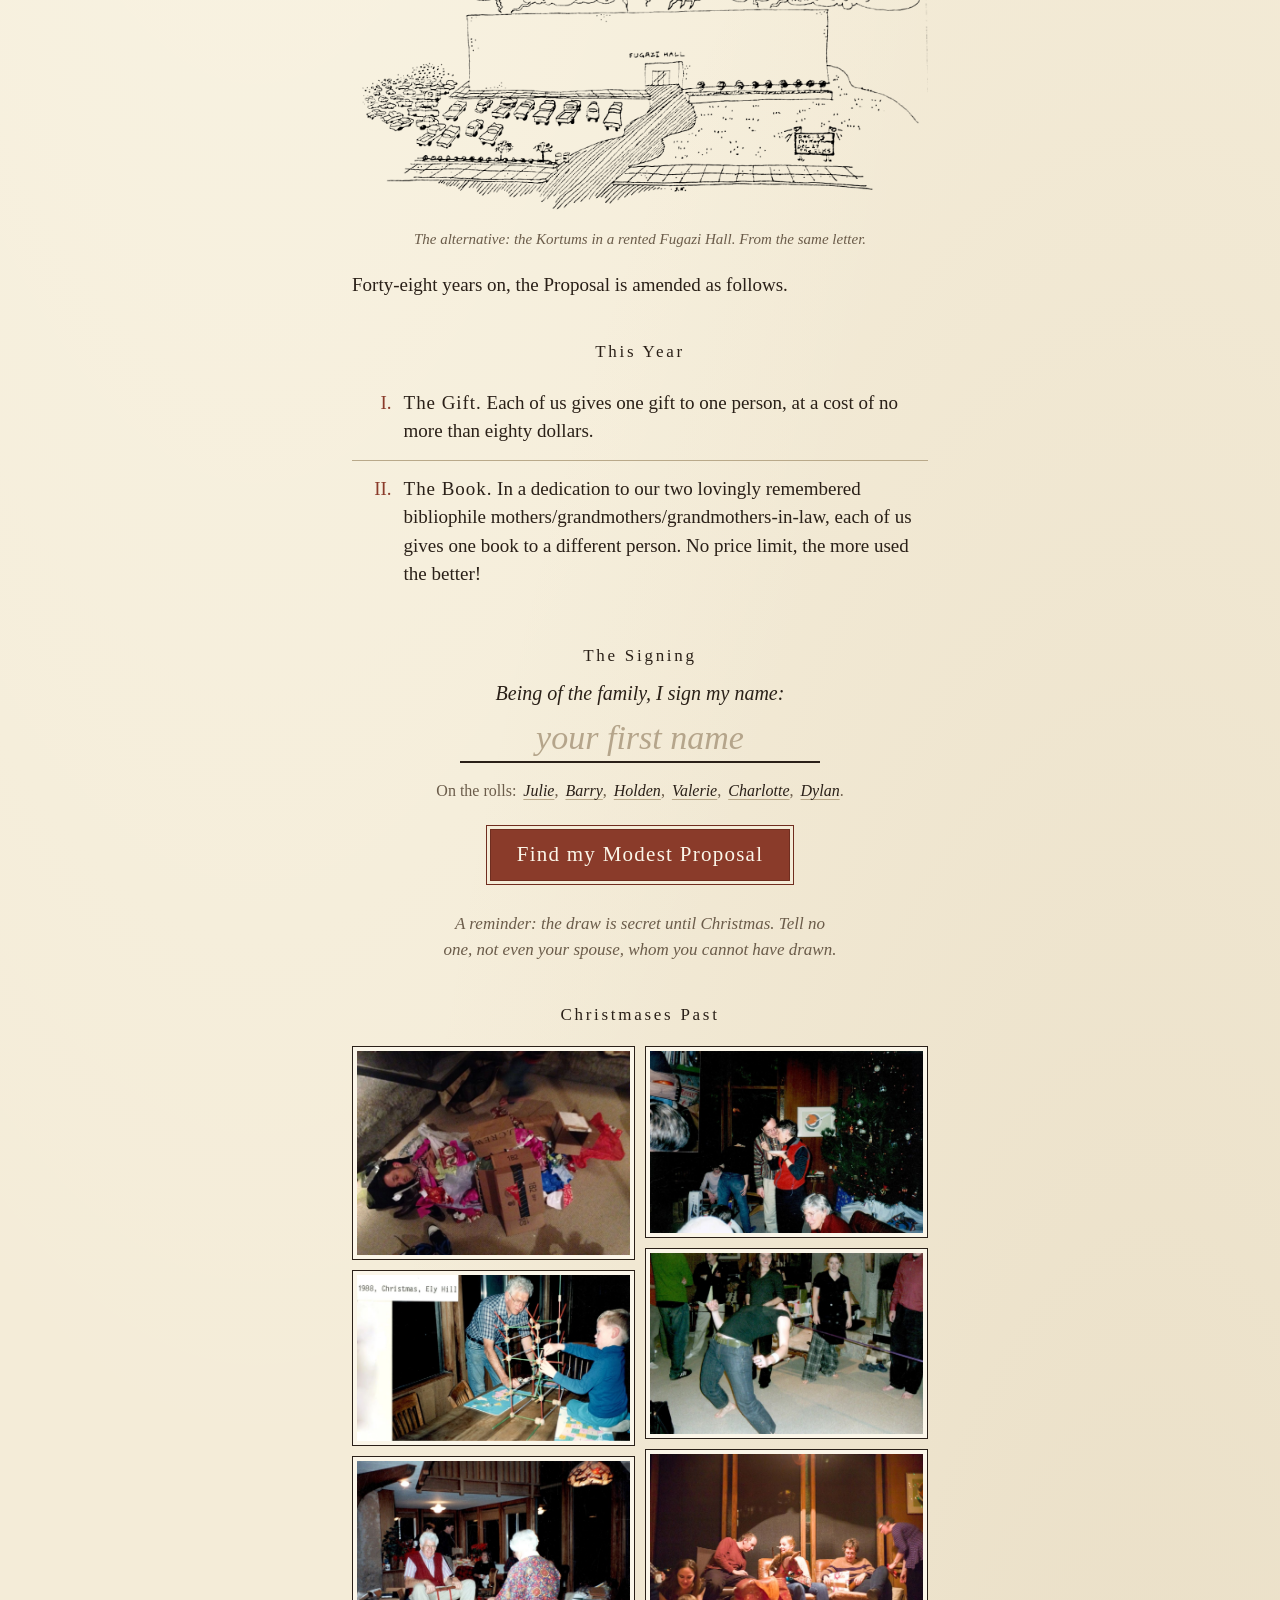
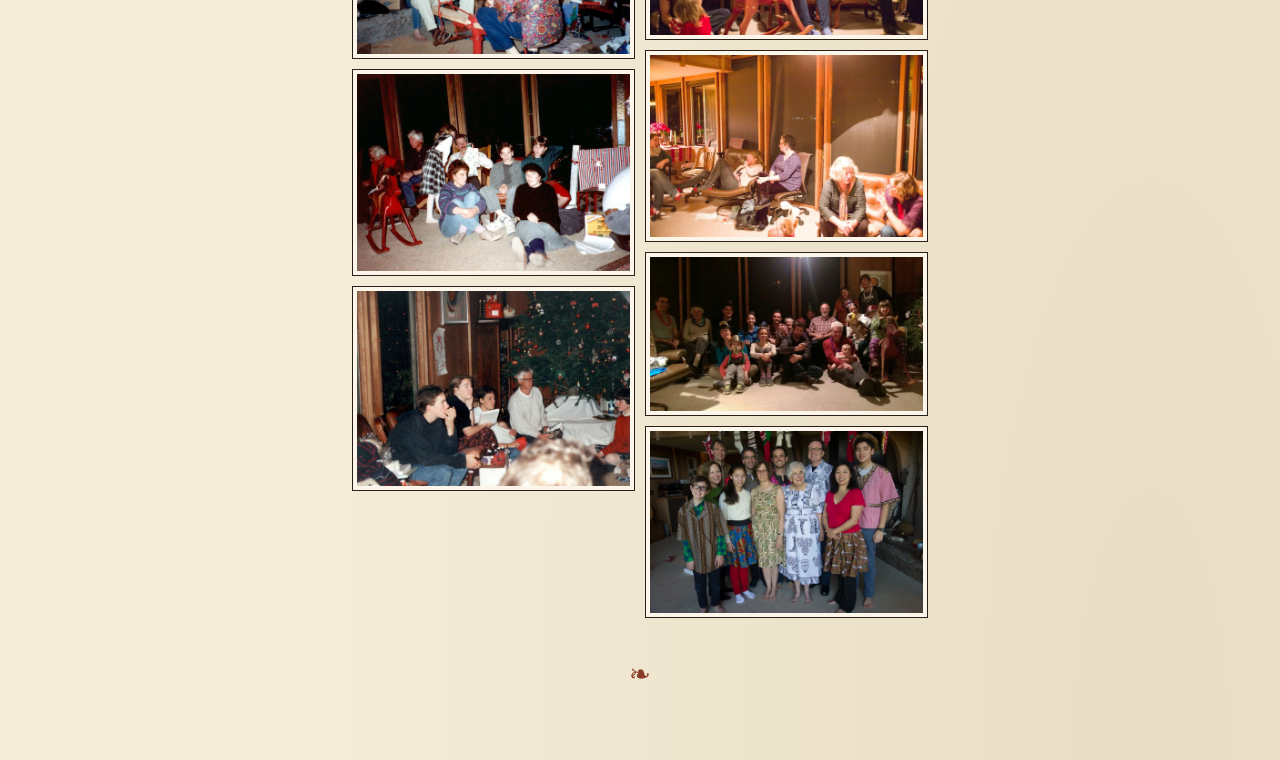
==== commit 0328ea92: "Modest Proposal: dedicate the book rule to the two grandmothers Co-Authored-By: Claude Fable 5.2 <no" ====
--- a/static/modest-proposal/index.html
+++ b/static/modest-proposal/index.html
@@ -443,7 +443,7 @@
     <h2>This Year</h2>
     <ol>
       <li><span><strong>The Gift.</strong> Each of us gives one gift to one person, at a cost of no more than eighty dollars.</span></li>
-      <li><span><strong>The Book.</strong> Each of us gives one book to a different person. No price limit, the more used the better!</span></li>
+      <li><span><strong>The Book.</strong> In a dedication to our two lovingly remembered bibliophile mothers/grandmothers/grandmothers-in-law, each of us gives one book to a different person. No price limit, the more used the better!</span></li>
     </ol>
   </section>
 
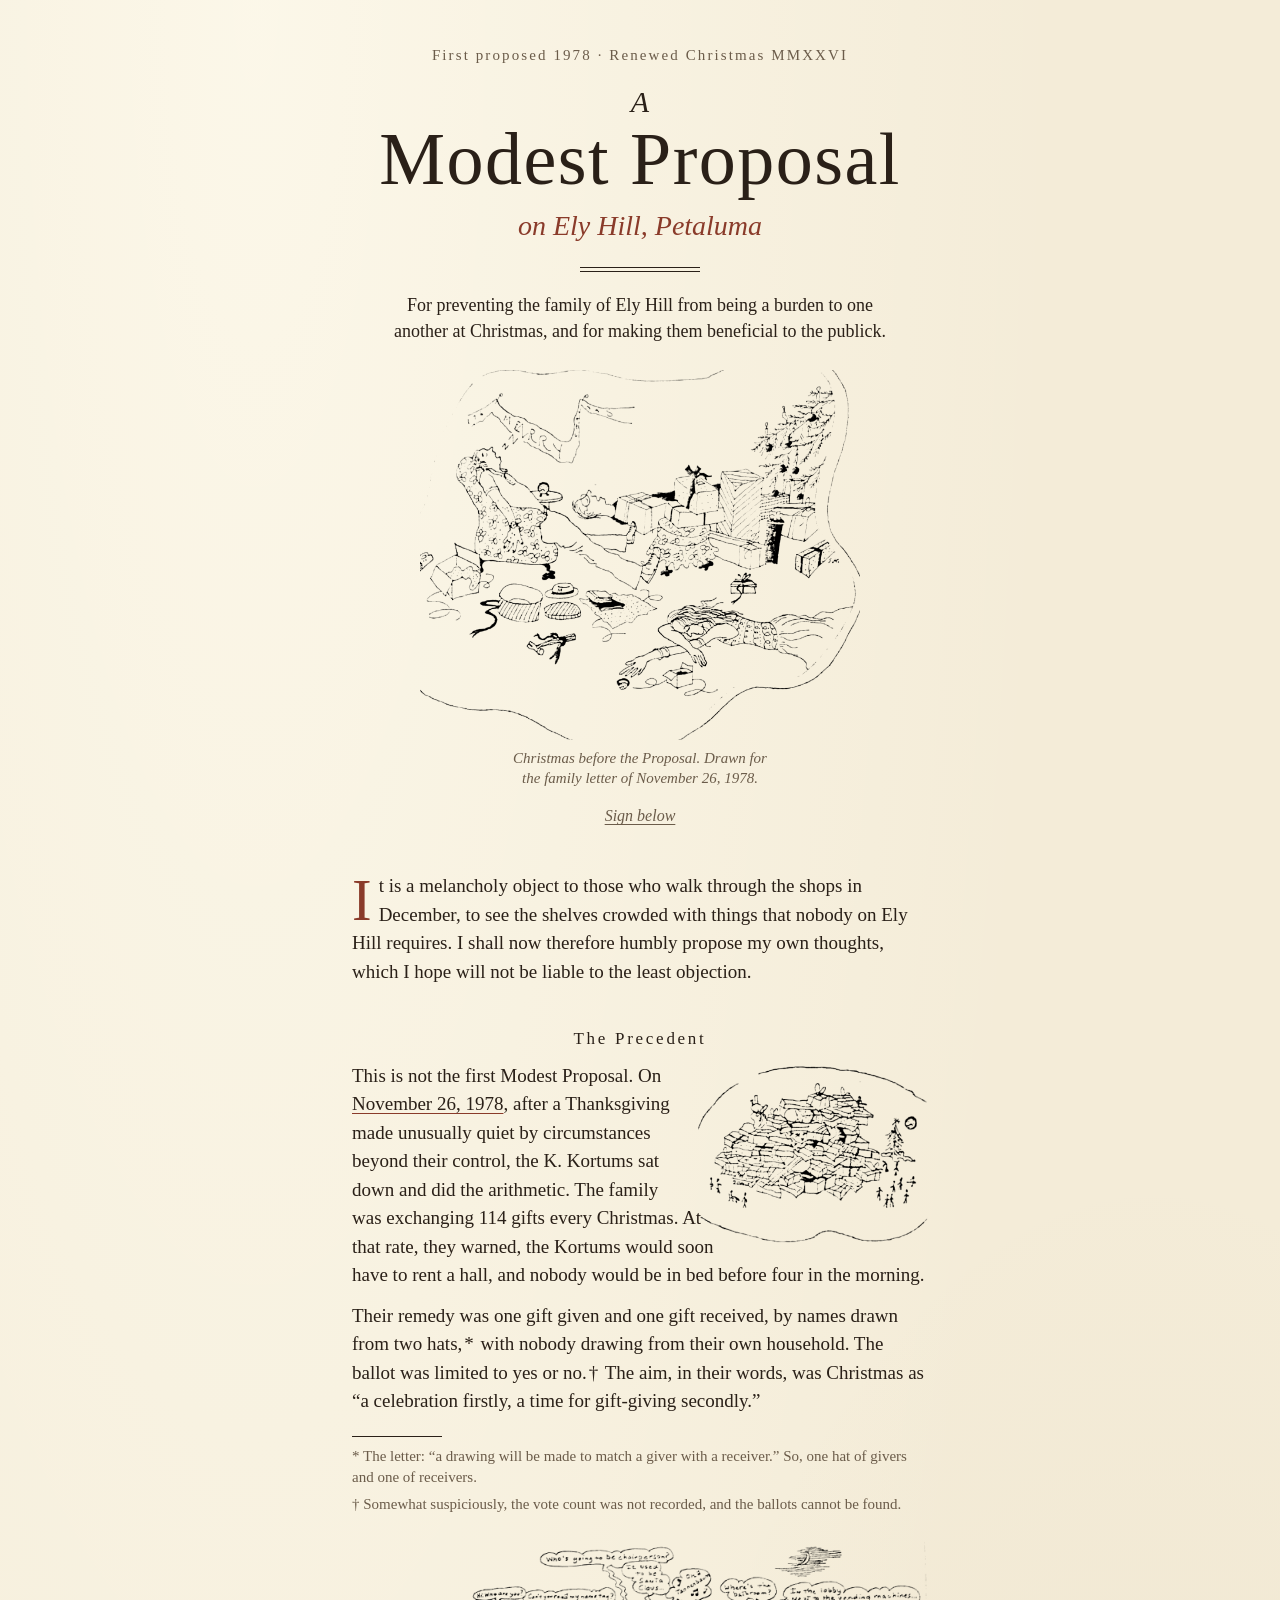
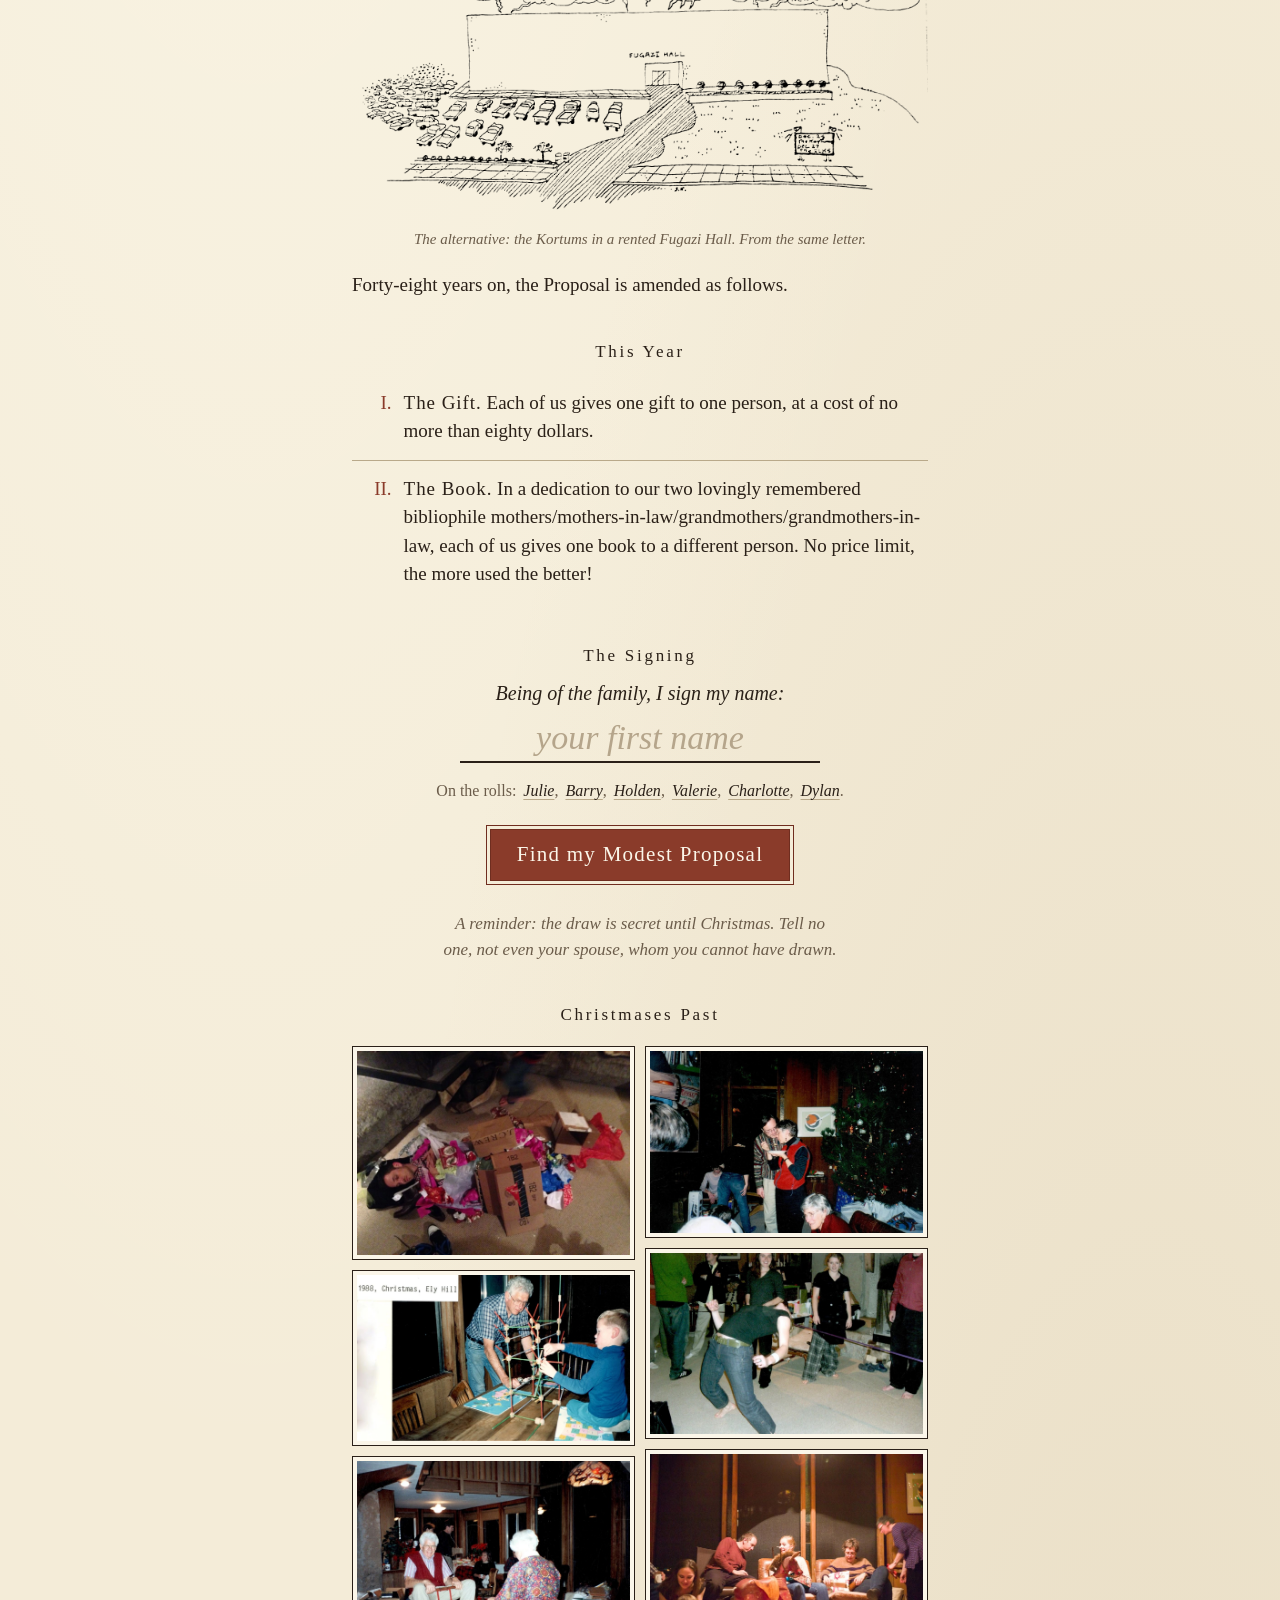
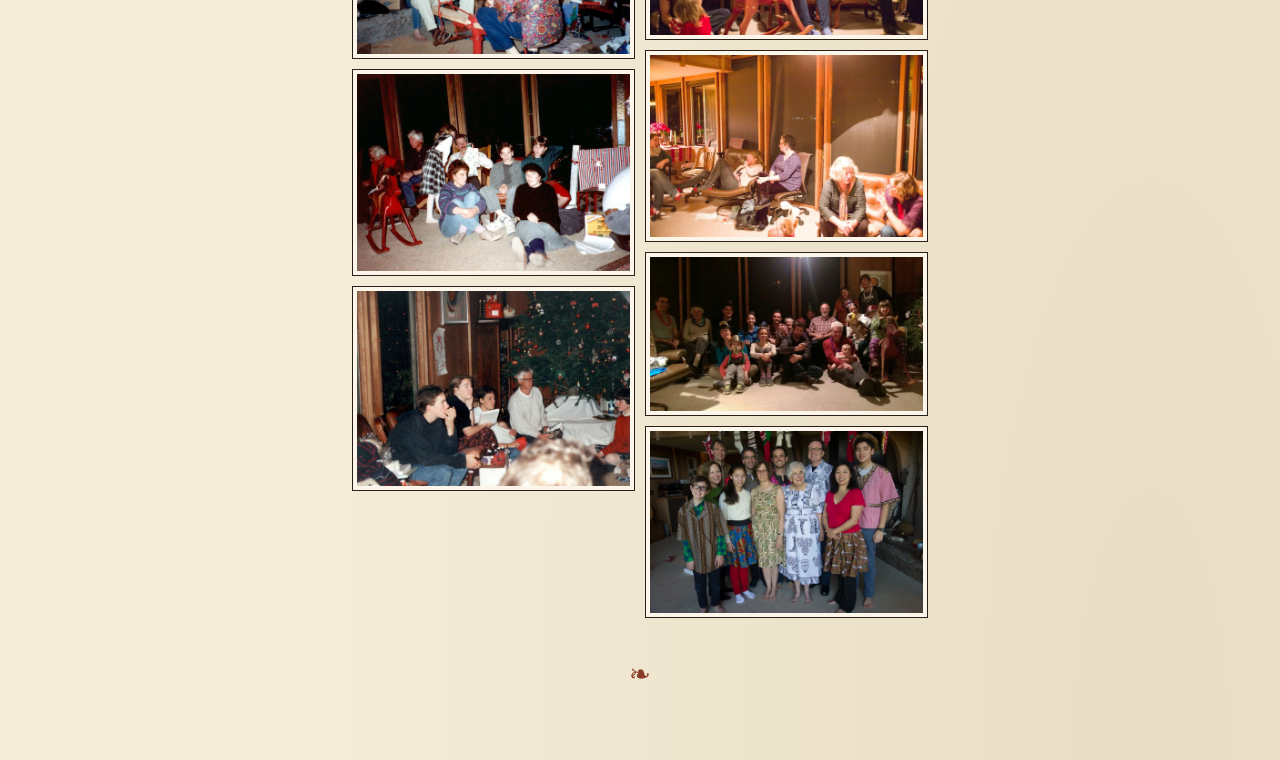
==== commit b531a1ba: "Modest Proposal: add mothers-in-law to the book dedication Co-Authored-By: Claude Fable 5.2 <noreply" ====
--- a/static/modest-proposal/index.html
+++ b/static/modest-proposal/index.html
@@ -443,7 +443,7 @@
     <h2>This Year</h2>
     <ol>
       <li><span><strong>The Gift.</strong> Each of us gives one gift to one person, at a cost of no more than eighty dollars.</span></li>
-      <li><span><strong>The Book.</strong> In a dedication to our two lovingly remembered bibliophile mothers/grandmothers/grandmothers-in-law, each of us gives one book to a different person. No price limit, the more used the better!</span></li>
+      <li><span><strong>The Book.</strong> In a dedication to our two lovingly remembered bibliophile mothers/mothers-in-law/grandmothers/grandmothers-in-law, each of us gives one book to a different person. No price limit, the more used the better!</span></li>
     </ol>
   </section>
 
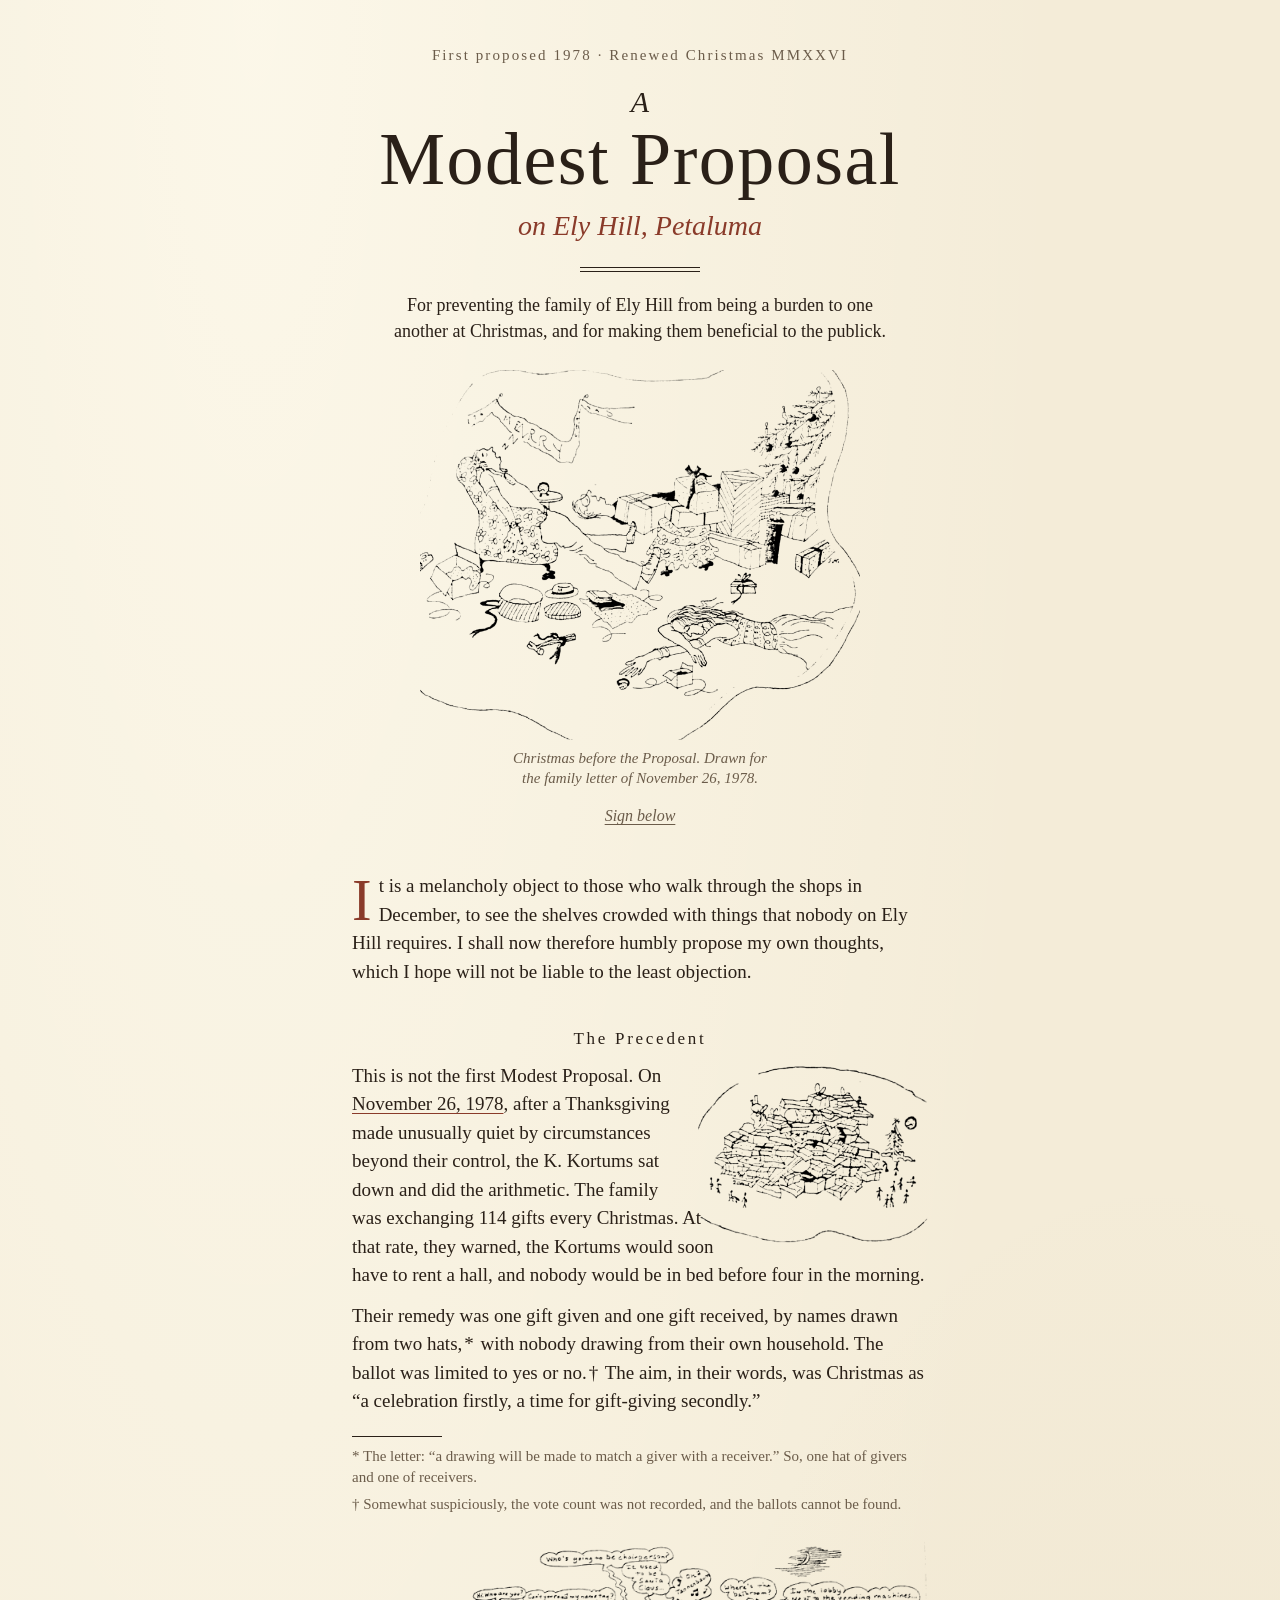
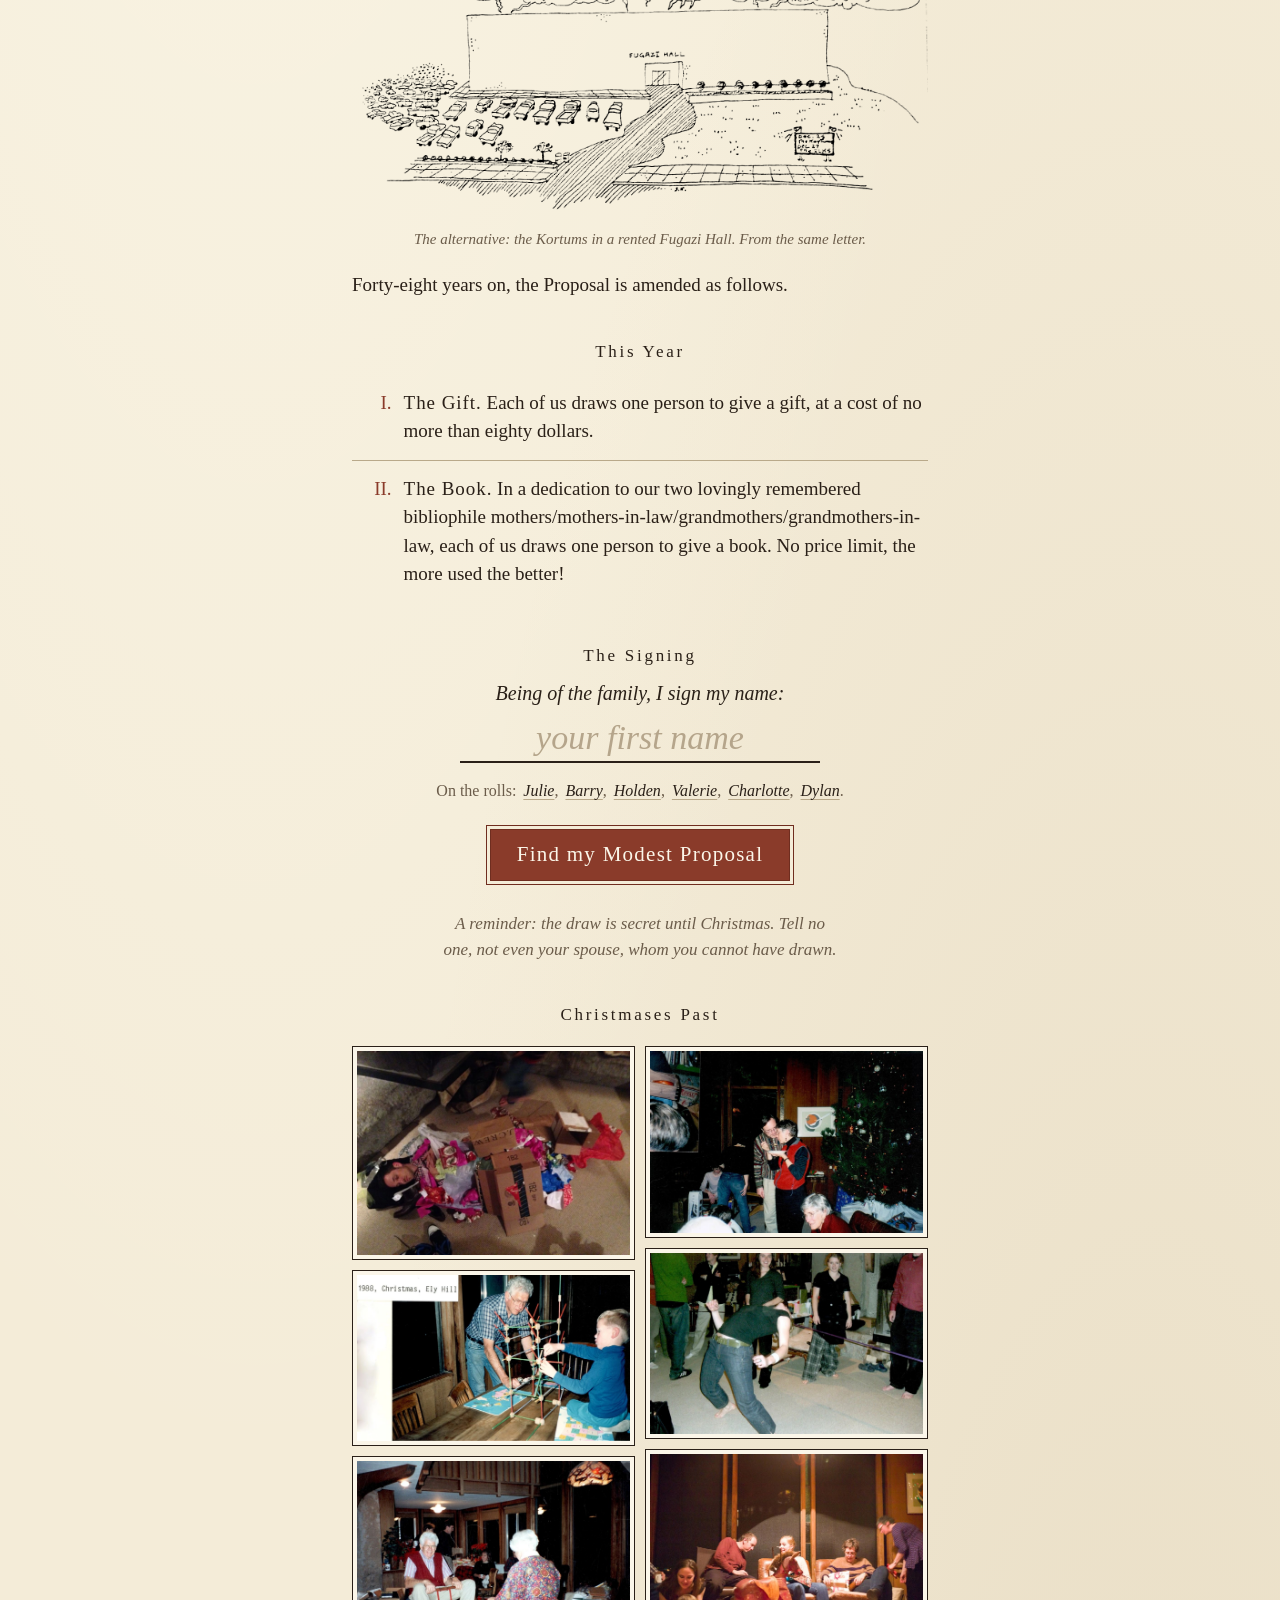
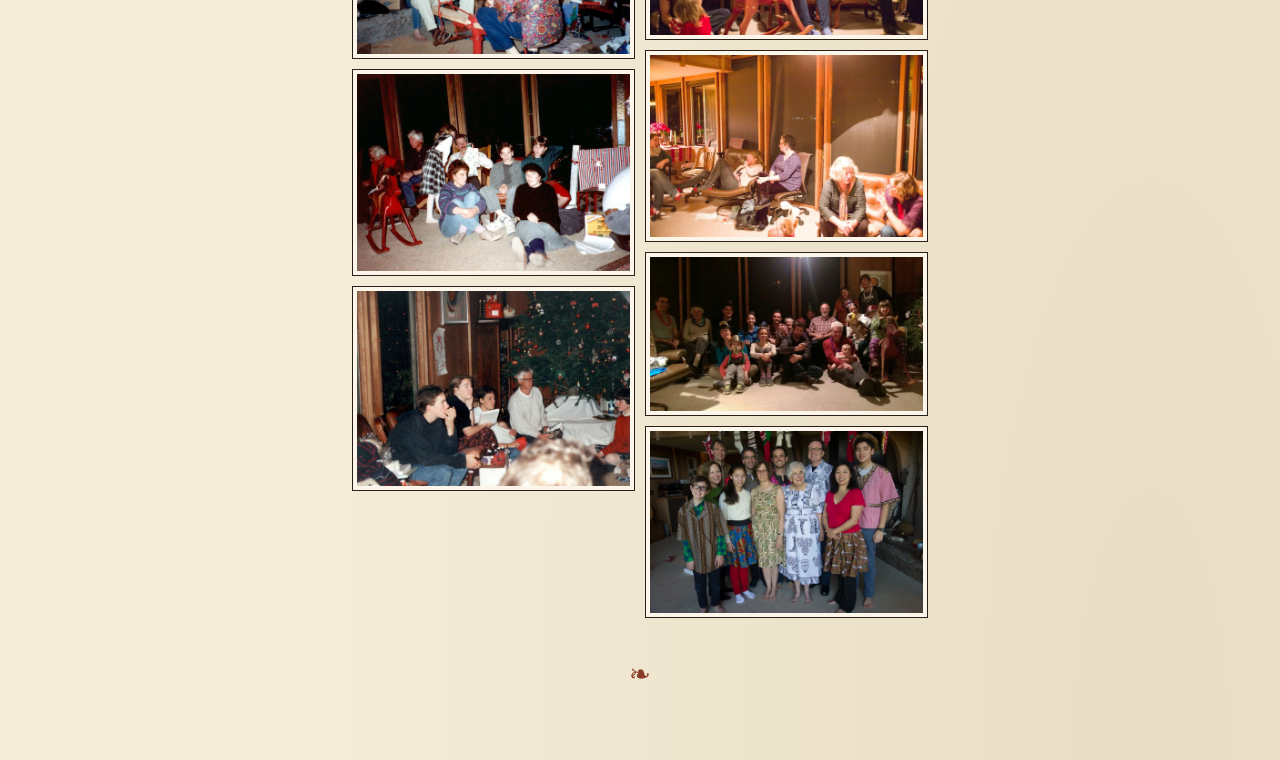
==== commit 51715fef: "Modest Proposal: say each person draws one person for the gift and the book Co-Authored-By: Claude F" ====
--- a/static/modest-proposal/index.html
+++ b/static/modest-proposal/index.html
@@ -442,8 +442,8 @@
 
     <h2>This Year</h2>
     <ol>
-      <li><span><strong>The Gift.</strong> Each of us gives one gift to one person, at a cost of no more than eighty dollars.</span></li>
-      <li><span><strong>The Book.</strong> In a dedication to our two lovingly remembered bibliophile mothers/mothers-in-law/grandmothers/grandmothers-in-law, each of us gives one book to a different person. No price limit, the more used the better!</span></li>
+      <li><span><strong>The Gift.</strong> Each of us draws one person to give a gift, at a cost of no more than eighty dollars.</span></li>
+      <li><span><strong>The Book.</strong> In a dedication to our two lovingly remembered bibliophile mothers/mothers-in-law/grandmothers/grandmothers-in-law, each of us draws one person to give a book. No price limit, the more used the better!</span></li>
     </ol>
   </section>
 
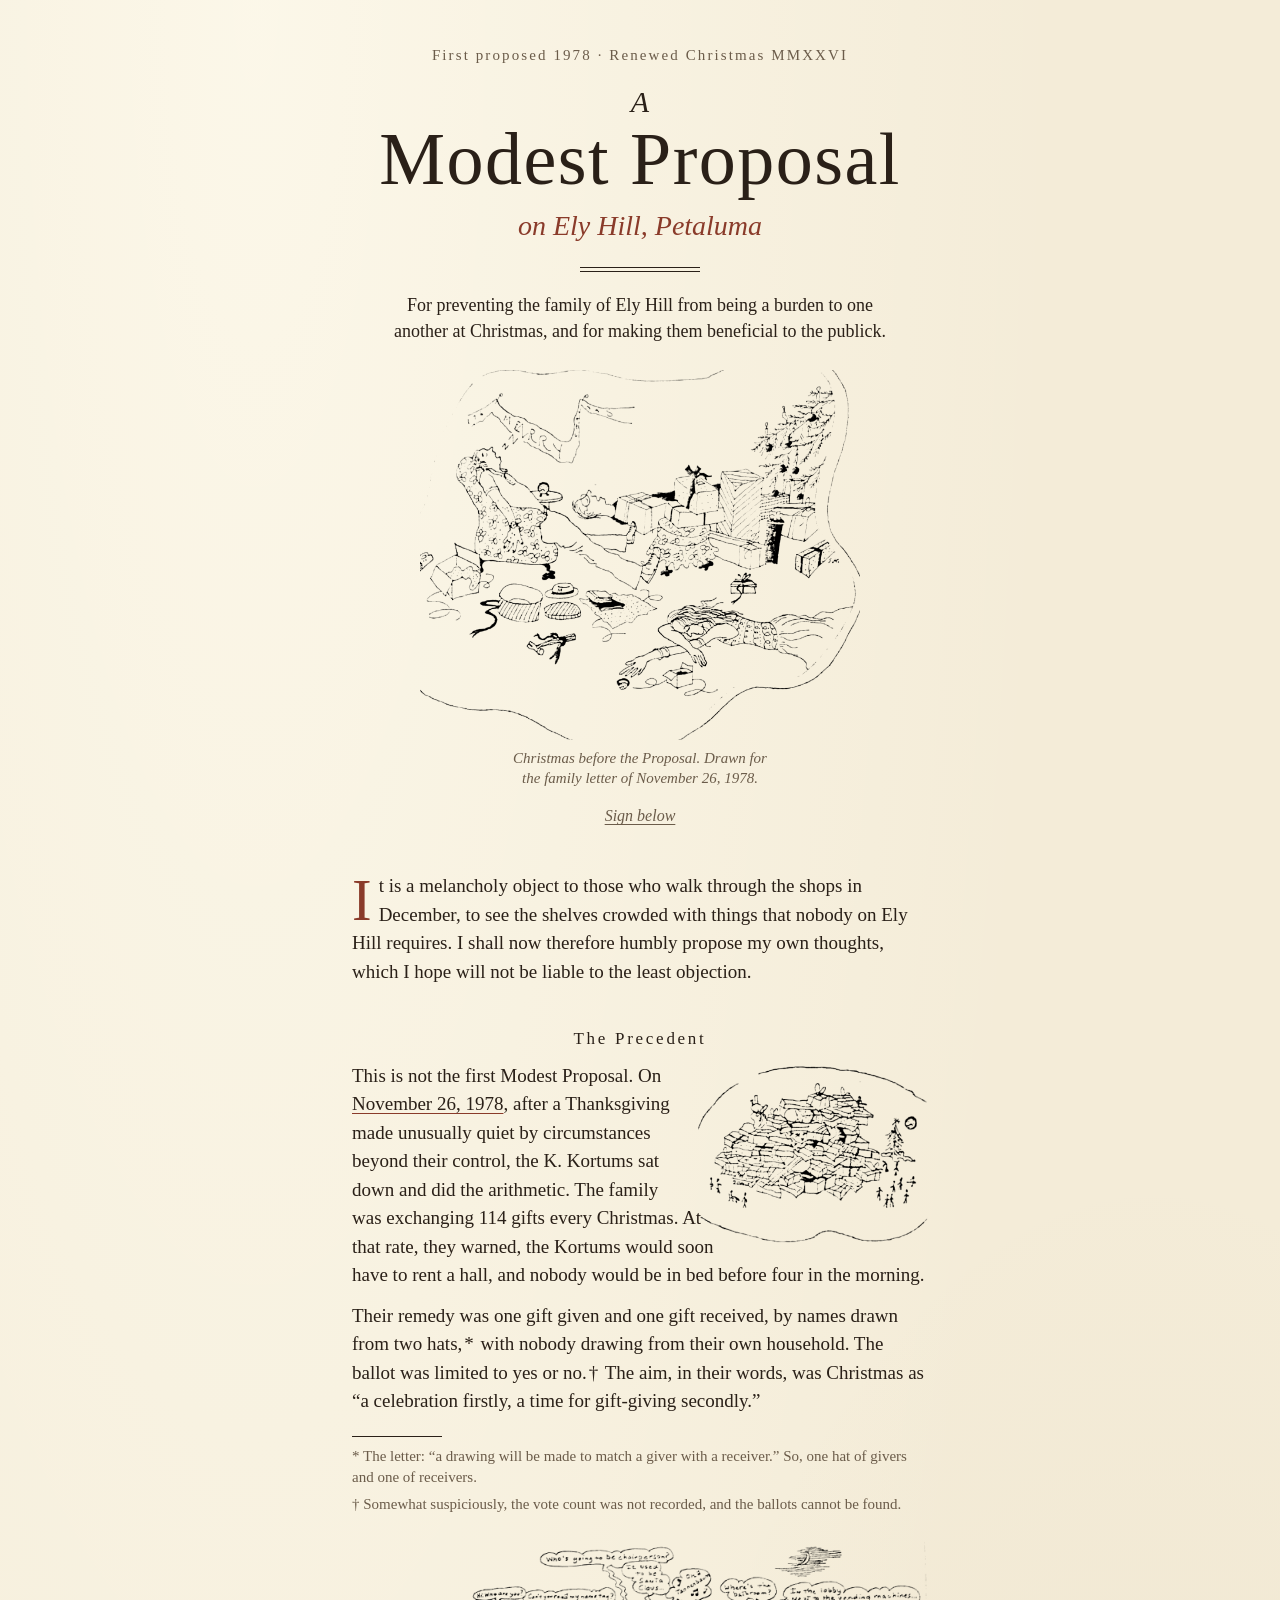
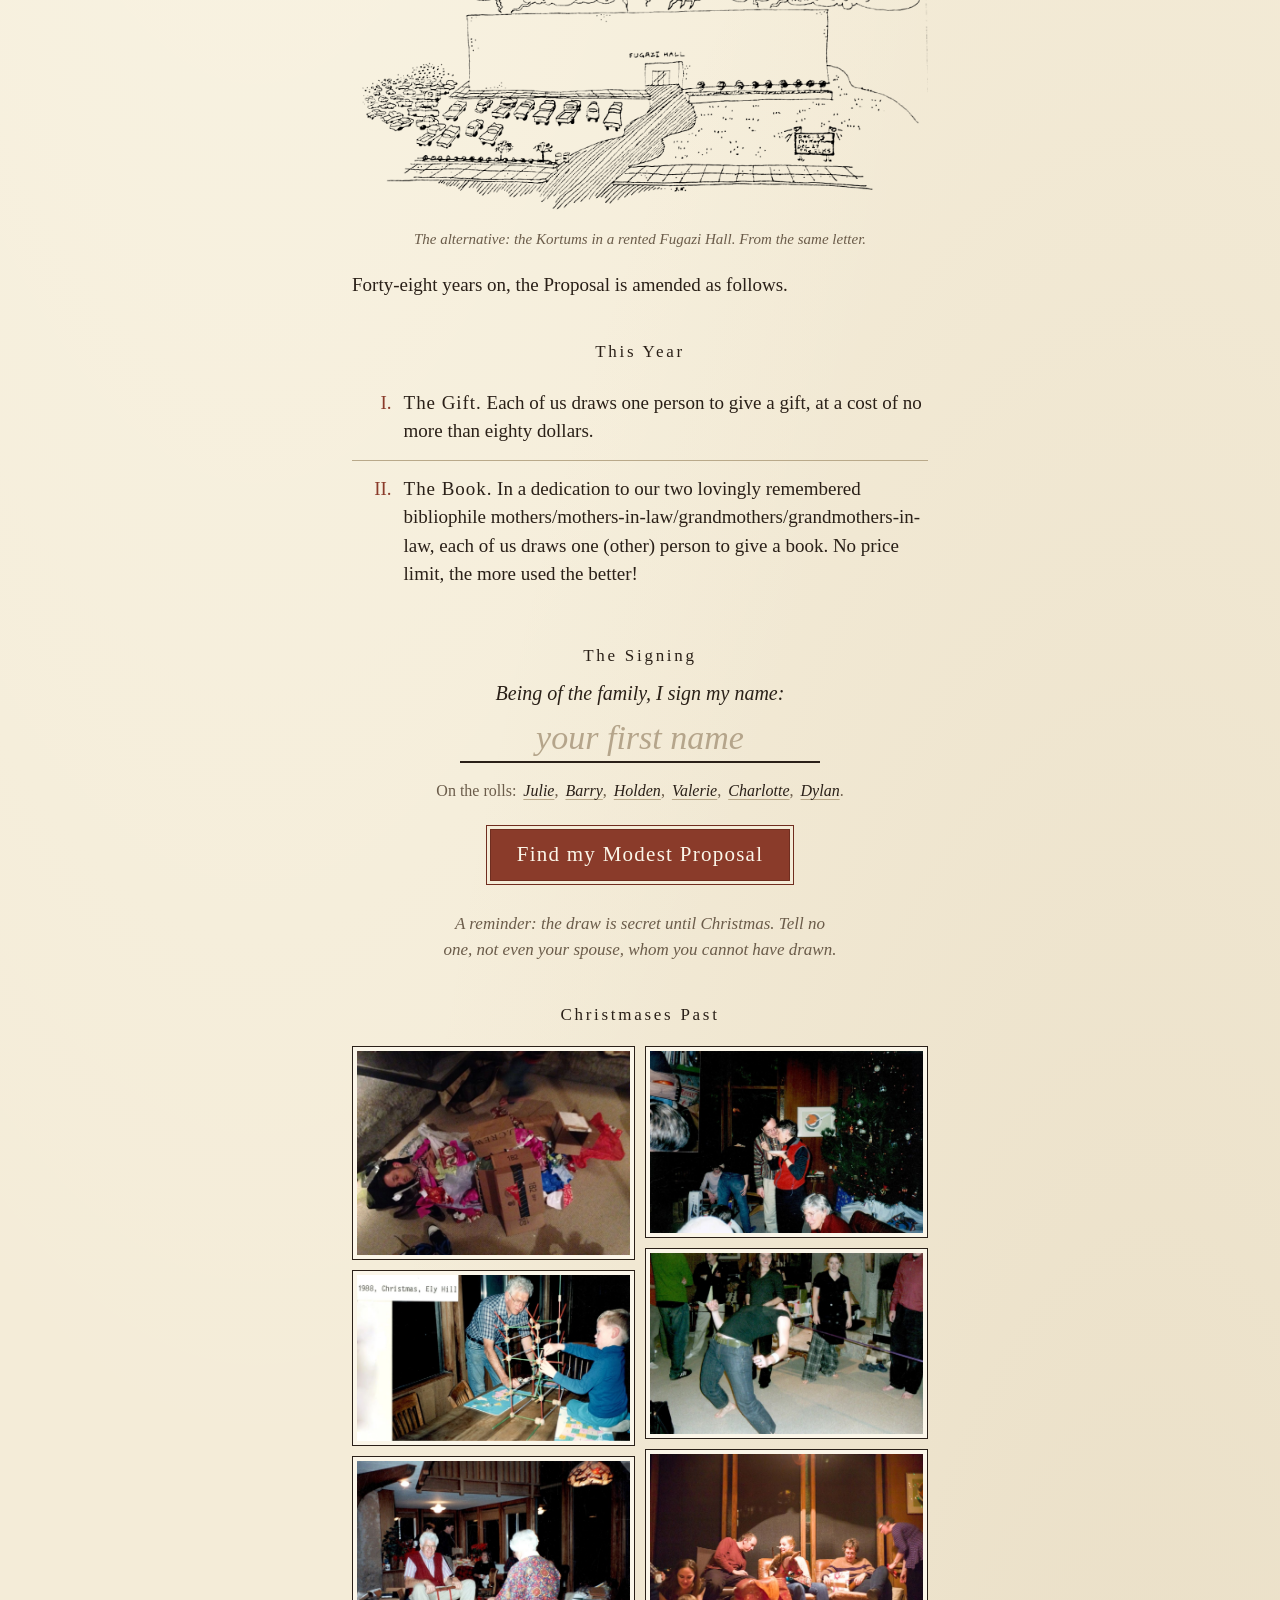
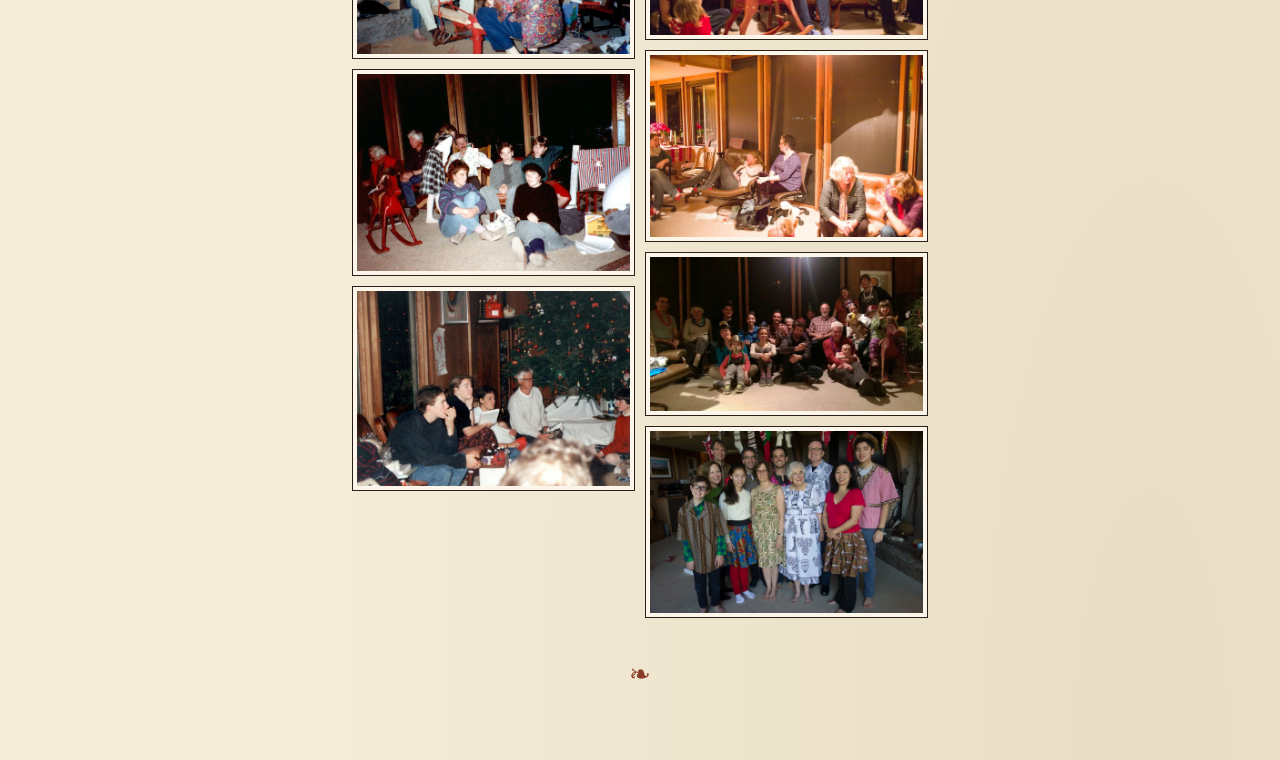
==== commit bb385529: "Modest Proposal: the book goes to one (other) person Co-Authored-By: Claude Fable 5.2 <noreply@anthr" ====
--- a/static/modest-proposal/index.html
+++ b/static/modest-proposal/index.html
@@ -443,7 +443,7 @@
     <h2>This Year</h2>
     <ol>
       <li><span><strong>The Gift.</strong> Each of us draws one person to give a gift, at a cost of no more than eighty dollars.</span></li>
-      <li><span><strong>The Book.</strong> In a dedication to our two lovingly remembered bibliophile mothers/mothers-in-law/grandmothers/grandmothers-in-law, each of us draws one person to give a book. No price limit, the more used the better!</span></li>
+      <li><span><strong>The Book.</strong> In a dedication to our two lovingly remembered bibliophile mothers/mothers-in-law/grandmothers/grandmothers-in-law, each of us draws one (other) person to give a book. No price limit, the more used the better!</span></li>
     </ol>
   </section>
 
